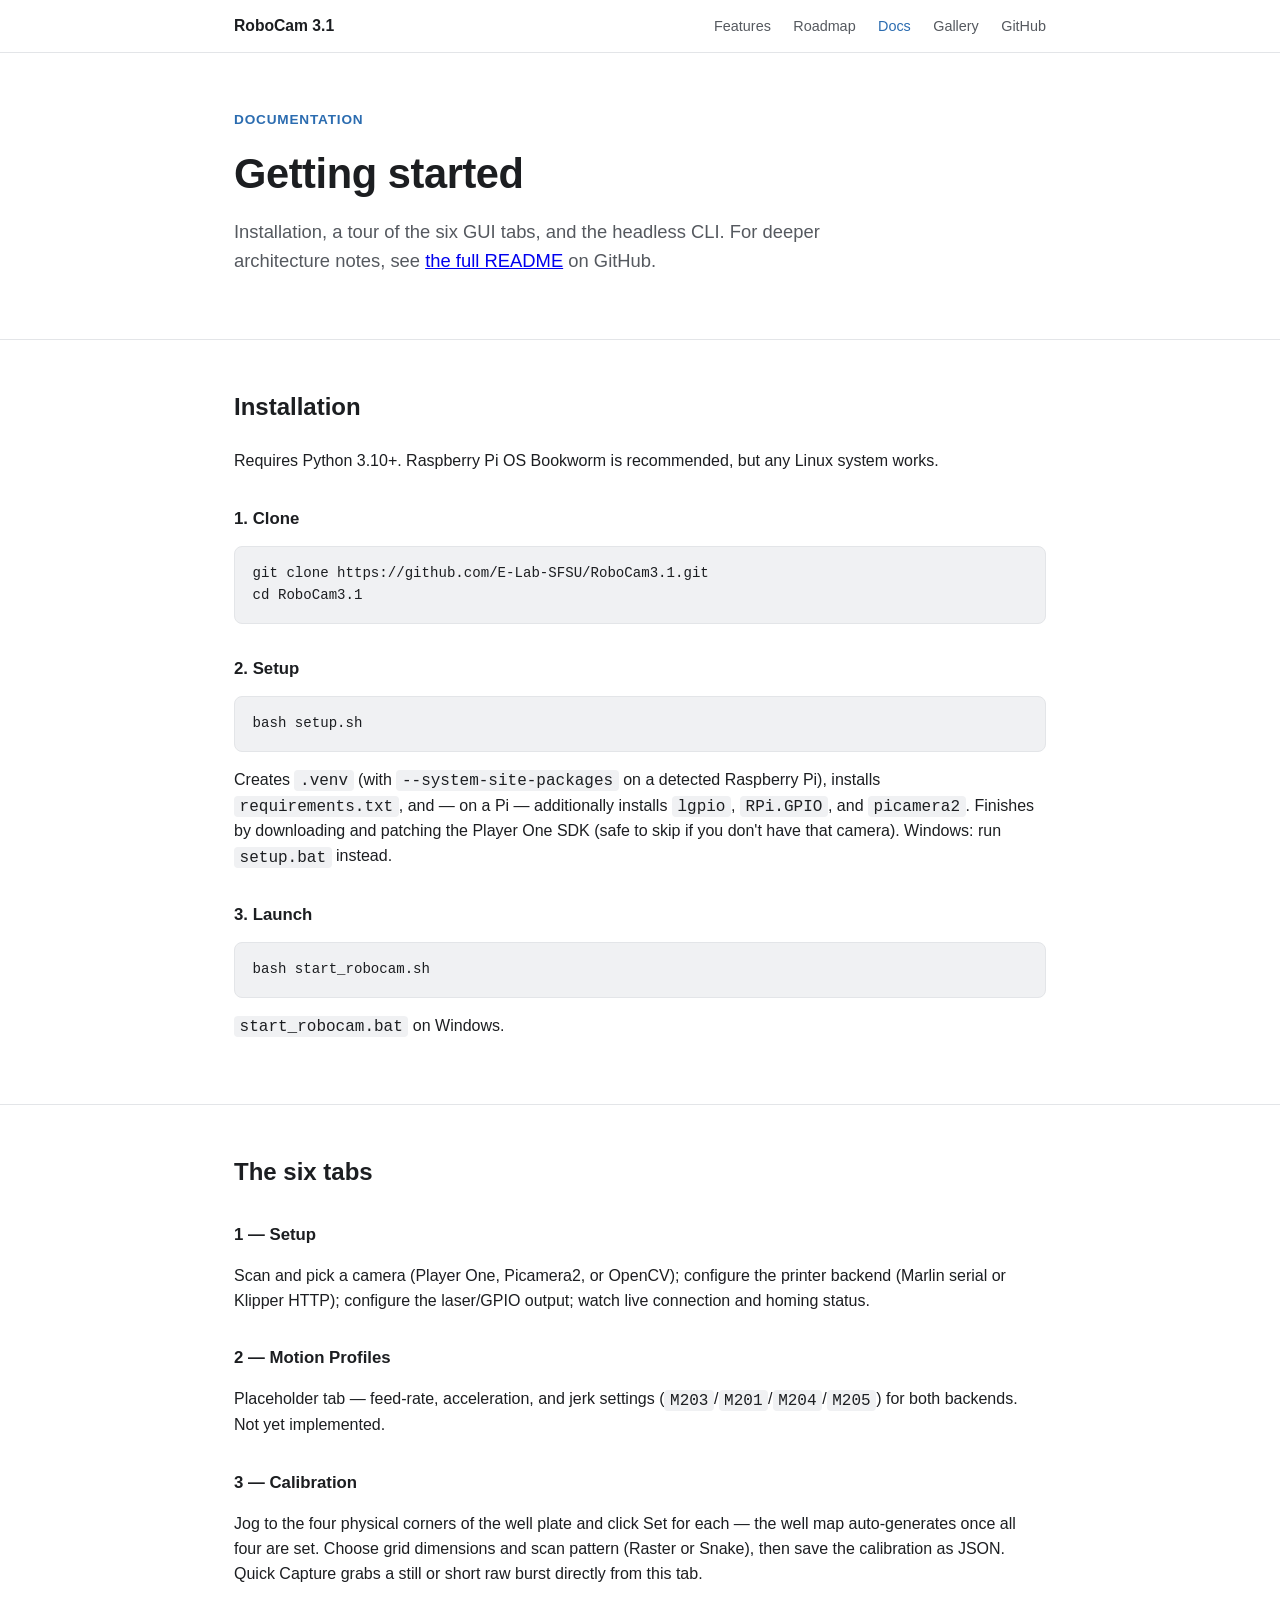
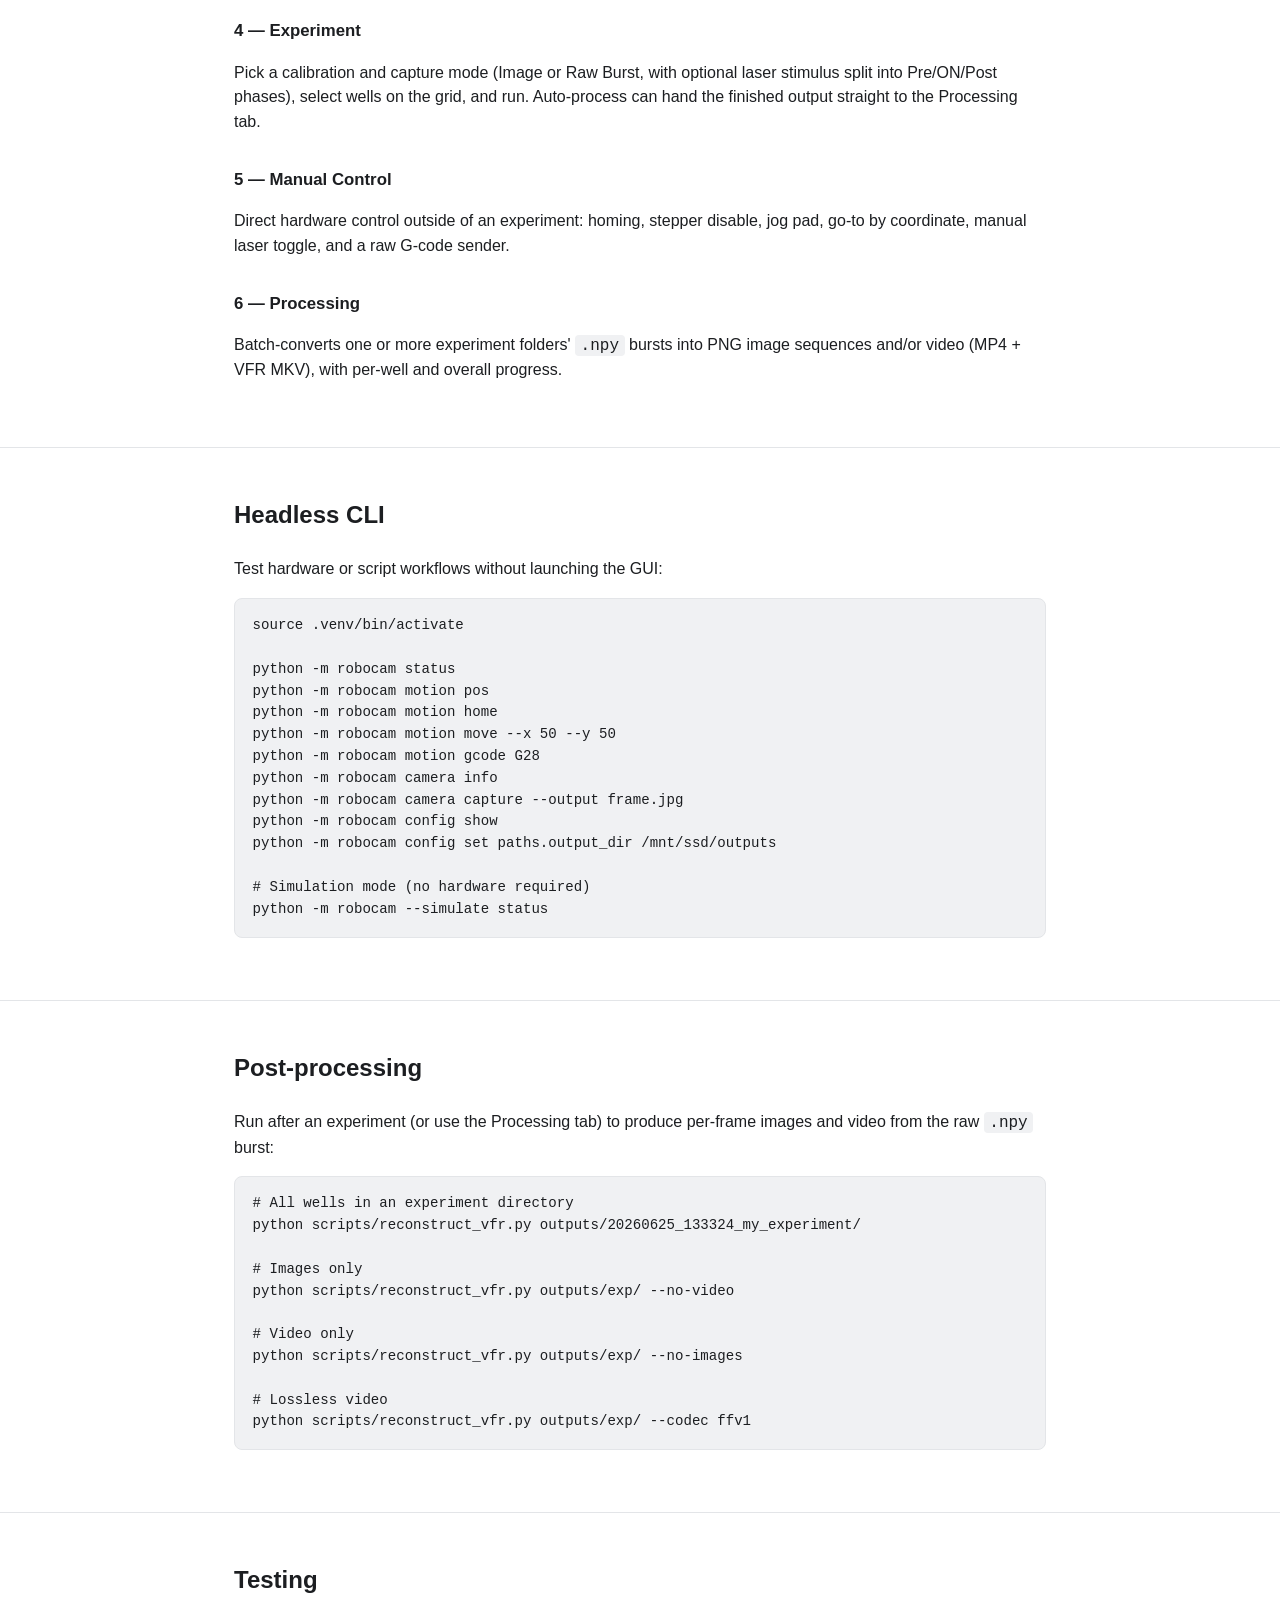
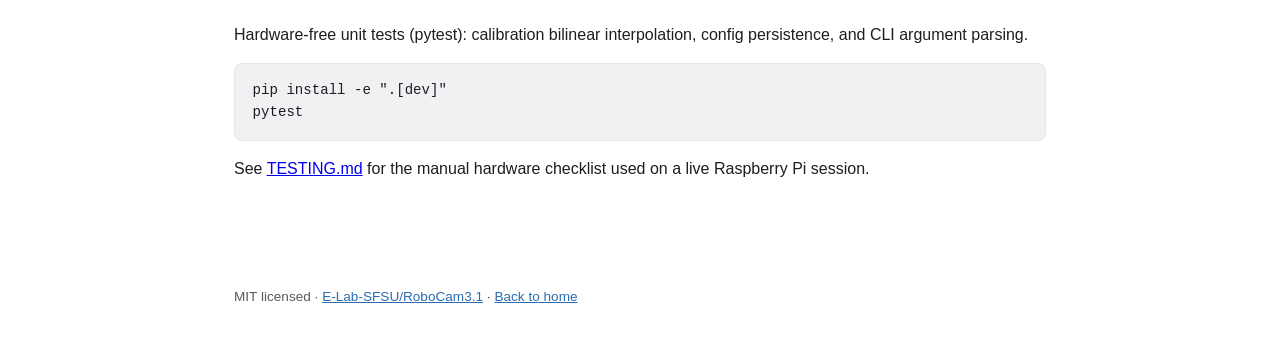
==== docs.html @ 837846c9 "Expand site: nav, badges, roadmap, docs page, gallery placeholder Co-Authored-By: Claude Sonnet 5 <n" ====
<!doctype html>
<html lang="en">
<head>
<meta charset="utf-8">
<meta name="viewport" content="width=device-width, initial-scale=1">
<title>Docs — RoboCam 3.1</title>
<meta name="description" content="Installation, GUI walkthrough, and CLI reference for RoboCam 3.1.">
<link rel="icon" href="data:image/svg+xml,<svg xmlns=%22http://www.w3.org/2000/svg%22 viewBox=%220 0 100 100%22><text y=%22.9em%22 font-size=%2290%22>%F0%9F%93%B7</text></svg>">
<link rel="stylesheet" href="style.css">
</head>
<body>

<nav class="topnav">
  <div class="wrap">
    <a class="brand" href="index.html">RoboCam 3.1</a>
    <div class="links">
      <a href="index.html#features">Features</a>
      <a href="index.html#roadmap">Roadmap</a>
      <a href="docs.html" class="current">Docs</a>
      <a href="gallery.html">Gallery</a>
      <a href="https://github.com/E-Lab-SFSU/RoboCam3.1">GitHub</a>
    </div>
  </div>
</nav>

<header class="hero">
  <div class="wrap">
    <div class="eyebrow">Documentation</div>
    <h1>Getting started</h1>
    <p class="tagline">Installation, a tour of the six GUI tabs, and the headless CLI. For deeper architecture notes, see <a href="https://github.com/E-Lab-SFSU/RoboCam3.1#readme">the full README</a> on GitHub.</p>
  </div>
</header>

<section id="install">
  <div class="wrap">
    <h2>Installation</h2>
    <p>Requires Python 3.10+. Raspberry Pi OS Bookworm is recommended, but any Linux system works.</p>

    <h3 class="subhead">1. Clone</h3>
    <pre><code>git clone https://github.com/E-Lab-SFSU/RoboCam3.1.git
cd RoboCam3.1</code></pre>

    <h3 class="subhead">2. Setup</h3>
    <pre><code>bash setup.sh</code></pre>
    <p>Creates <code>.venv</code> (with <code>--system-site-packages</code> on a detected Raspberry Pi), installs <code>requirements.txt</code>, and — on a Pi — additionally installs <code>lgpio</code>, <code>RPi.GPIO</code>, and <code>picamera2</code>. Finishes by downloading and patching the Player One SDK (safe to skip if you don't have that camera). Windows: run <code>setup.bat</code> instead.</p>

    <h3 class="subhead">3. Launch</h3>
    <pre><code>bash start_robocam.sh</code></pre>
    <p><code>start_robocam.bat</code> on Windows.</p>
  </div>
</section>

<section id="tabs">
  <div class="wrap">
    <h2>The six tabs</h2>

    <h3 class="subhead">1 — Setup</h3>
    <p>Scan and pick a camera (Player One, Picamera2, or OpenCV); configure the printer backend (Marlin serial or Klipper HTTP); configure the laser/GPIO output; watch live connection and homing status.</p>

    <h3 class="subhead">2 — Motion Profiles</h3>
    <p>Placeholder tab — feed-rate, acceleration, and jerk settings (<code>M203</code>/<code>M201</code>/<code>M204</code>/<code>M205</code>) for both backends. Not yet implemented.</p>

    <h3 class="subhead">3 — Calibration</h3>
    <p>Jog to the four physical corners of the well plate and click Set for each — the well map auto-generates once all four are set. Choose grid dimensions and scan pattern (Raster or Snake), then save the calibration as JSON. Quick Capture grabs a still or short raw burst directly from this tab.</p>

    <h3 class="subhead">4 — Experiment</h3>
    <p>Pick a calibration and capture mode (Image or Raw Burst, with optional laser stimulus split into Pre/ON/Post phases), select wells on the grid, and run. Auto-process can hand the finished output straight to the Processing tab.</p>

    <h3 class="subhead">5 — Manual Control</h3>
    <p>Direct hardware control outside of an experiment: homing, stepper disable, jog pad, go-to by coordinate, manual laser toggle, and a raw G-code sender.</p>

    <h3 class="subhead">6 — Processing</h3>
    <p>Batch-converts one or more experiment folders' <code>.npy</code> bursts into PNG image sequences and/or video (MP4 + VFR MKV), with per-well and overall progress.</p>
  </div>
</section>

<section id="cli">
  <div class="wrap">
    <h2>Headless CLI</h2>
    <p>Test hardware or script workflows without launching the GUI:</p>
    <pre><code>source .venv/bin/activate

python -m robocam status
python -m robocam motion pos
python -m robocam motion home
python -m robocam motion move --x 50 --y 50
python -m robocam motion gcode G28
python -m robocam camera info
python -m robocam camera capture --output frame.jpg
python -m robocam config show
python -m robocam config set paths.output_dir /mnt/ssd/outputs

# Simulation mode (no hardware required)
python -m robocam --simulate status</code></pre>
  </div>
</section>

<section id="postprocess">
  <div class="wrap">
    <h2>Post-processing</h2>
    <p>Run after an experiment (or use the Processing tab) to produce per-frame images and video from the raw <code>.npy</code> burst:</p>
    <pre><code># All wells in an experiment directory
python scripts/reconstruct_vfr.py outputs/20260625_133324_my_experiment/

# Images only
python scripts/reconstruct_vfr.py outputs/exp/ --no-video

# Video only
python scripts/reconstruct_vfr.py outputs/exp/ --no-images

# Lossless video
python scripts/reconstruct_vfr.py outputs/exp/ --codec ffv1</code></pre>
  </div>
</section>

<section id="testing">
  <div class="wrap">
    <h2>Testing</h2>
    <p>Hardware-free unit tests (pytest): calibration bilinear interpolation, config persistence, and CLI argument parsing.</p>
    <pre><code>pip install -e ".[dev]"
pytest</code></pre>
    <p>See <a href="https://github.com/E-Lab-SFSU/RoboCam3.1/blob/master/TESTING.md">TESTING.md</a> for the manual hardware checklist used on a live Raspberry Pi session.</p>
  </div>
</section>

<footer>
  <div class="wrap">
    MIT licensed · <a href="https://github.com/E-Lab-SFSU/RoboCam3.1">E-Lab-SFSU/RoboCam3.1</a> · <a href="index.html">Back to home</a>
  </div>
</footer>

</body>
</html>
---- style.css ----
:root {
  color-scheme: light dark;
  --bg: #ffffff;
  --bg-alt: #f5f6f8;
  --text: #1c1e21;
  --text-muted: #55595f;
  --border: #e3e5e8;
  --accent: #2b6cb0;
  --accent-bg: #eaf2fb;
  --code-bg: #f0f1f3;
}
@media (prefers-color-scheme: dark) {
  :root {
    --bg: #14161a;
    --bg-alt: #1b1e23;
    --text: #ecedee;
    --text-muted: #a3a9b0;
    --border: #2b2f36;
    --accent: #6fa8dc;
    --accent-bg: #17293a;
    --code-bg: #1f2228;
  }
}
* { box-sizing: border-box; }
html { scroll-behavior: smooth; }
body {
  margin: 0;
  font-family: -apple-system, BlinkMacSystemFont, "Segoe UI", Roboto, Helvetica, Arial, sans-serif;
  background: var(--bg);
  color: var(--text);
  line-height: 1.55;
}
.wrap { max-width: 860px; margin: 0 auto; padding: 0 1.5rem; }

/* Nav */
nav.topnav {
  position: sticky;
  top: 0;
  z-index: 10;
  background: color-mix(in srgb, var(--bg) 88%, transparent);
  backdrop-filter: blur(8px);
  border-bottom: 1px solid var(--border);
}
nav.topnav .wrap {
  display: flex;
  align-items: center;
  justify-content: space-between;
  padding: 0.85rem 1.5rem;
  max-width: 860px;
}
nav.topnav .brand {
  font-weight: 700;
  color: var(--text);
  text-decoration: none;
  font-size: 0.98rem;
}
nav.topnav .links { display: flex; gap: 1.4rem; align-items: center; }
nav.topnav .links a {
  color: var(--text-muted);
  text-decoration: none;
  font-size: 0.9rem;
  font-weight: 500;
}
nav.topnav .links a:hover { color: var(--accent); }
nav.topnav .links a.current { color: var(--accent); }

/* Hero */
header.hero { padding: 3.5rem 0 2.5rem; border-bottom: 1px solid var(--border); }
header.hero .eyebrow {
  color: var(--accent);
  font-weight: 600;
  font-size: 0.85rem;
  letter-spacing: 0.06em;
  text-transform: uppercase;
  margin-bottom: 0.75rem;
}
header.hero h1 { font-size: 2.6rem; margin: 0 0 0.75rem; letter-spacing: -0.01em; }
header.hero p.tagline { font-size: 1.15rem; color: var(--text-muted); max-width: 640px; margin: 0 0 1.5rem; }

.badges { display: flex; flex-wrap: wrap; gap: 0.4rem; margin-bottom: 1.75rem; }
.badges img { display: block; height: 20px; }

.cta-row { display: flex; gap: 0.75rem; flex-wrap: wrap; }
.btn {
  display: inline-block;
  padding: 0.65rem 1.25rem;
  border-radius: 8px;
  text-decoration: none;
  font-weight: 600;
  font-size: 0.95rem;
  border: 1px solid var(--border);
}
.btn-primary { background: var(--accent); color: #fff; border-color: var(--accent); }
.btn-secondary { background: transparent; color: var(--text); }

section { padding: 3rem 0; border-bottom: 1px solid var(--border); }
section:last-of-type { border-bottom: none; }
h2 { font-size: 1.5rem; margin: 0 0 1.5rem; }
h3.subhead { font-size: 1.05rem; margin: 2rem 0 0.75rem; }

.features { display: grid; grid-template-columns: repeat(auto-fit, minmax(230px, 1fr)); gap: 1.25rem; }
.feature h3 { font-size: 1rem; margin: 0 0 0.35rem; }
.feature p { margin: 0; color: var(--text-muted); font-size: 0.92rem; }

pre {
  background: var(--code-bg);
  border: 1px solid var(--border);
  border-radius: 8px;
  padding: 1rem 1.1rem;
  overflow-x: auto;
  font-size: 0.88rem;
}
code { font-family: "SFMono-Regular", Consolas, Menlo, monospace; }
p code, li code { background: var(--code-bg); padding: 0.1rem 0.35rem; border-radius: 4px; }

.download-links { display: flex; flex-direction: column; gap: 0.6rem; margin-top: 1.25rem; }
.download-links a { color: var(--accent); font-weight: 600; text-decoration: none; }
.download-links a:hover { text-decoration: underline; }

.lineage {
  background: var(--bg-alt);
  border: 1px solid var(--border);
  border-radius: 10px;
  padding: 1.25rem 1.5rem;
  font-size: 0.92rem;
  color: var(--text-muted);
}
.lineage ol { margin: 0.5rem 0 0; padding-left: 1.2rem; }
.lineage a { color: var(--accent); }
.credits p { color: var(--text-muted); }

table.status { width: 100%; border-collapse: collapse; font-size: 0.9rem; }
table.status th, table.status td {
  text-align: left;
  padding: 0.55rem 0.75rem;
  border-bottom: 1px solid var(--border);
}
table.status th { color: var(--text-muted); font-weight: 600; font-size: 0.82rem; text-transform: uppercase; letter-spacing: 0.03em; }
.tag {
  display: inline-block;
  padding: 0.15rem 0.55rem;
  border-radius: 999px;
  font-size: 0.75rem;
  font-weight: 600;
}
.tag-bug { background: #fbdada; color: #8a1f1f; }
.tag-planned { background: var(--accent-bg); color: var(--accent); }
.tag-pending { background: #fdeecb; color: #8a5a1f; }
.tag-untested { background: var(--bg-alt); color: var(--text-muted); }
@media (prefers-color-scheme: dark) {
  .tag-bug { background: #3a1c1c; color: #f2a3a3; }
  .tag-pending { background: #3a2f1c; color: #f2c98b; }
}
.verified {
  margin-top: 1.5rem;
  font-size: 0.88rem;
  color: var(--text-muted);
}

.empty-gallery {
  text-align: center;
  padding: 3.5rem 1.5rem;
  border: 1px dashed var(--border);
  border-radius: 12px;
  color: var(--text-muted);
}
.empty-gallery .icon { font-size: 2.2rem; margin-bottom: 0.75rem; }
.gallery-grid { display: grid; grid-template-columns: repeat(auto-fit, minmax(180px, 1fr)); gap: 1rem; margin-top: 2rem; }
.gallery-placeholder {
  aspect-ratio: 4 / 3;
  border: 1px dashed var(--border);
  border-radius: 10px;
  display: flex;
  align-items: center;
  justify-content: center;
  color: var(--text-muted);
  font-size: 0.8rem;
  background: var(--bg-alt);
}

footer { padding: 2.5rem 0 4rem; color: var(--text-muted); font-size: 0.85rem; }
footer a { color: var(--accent); }
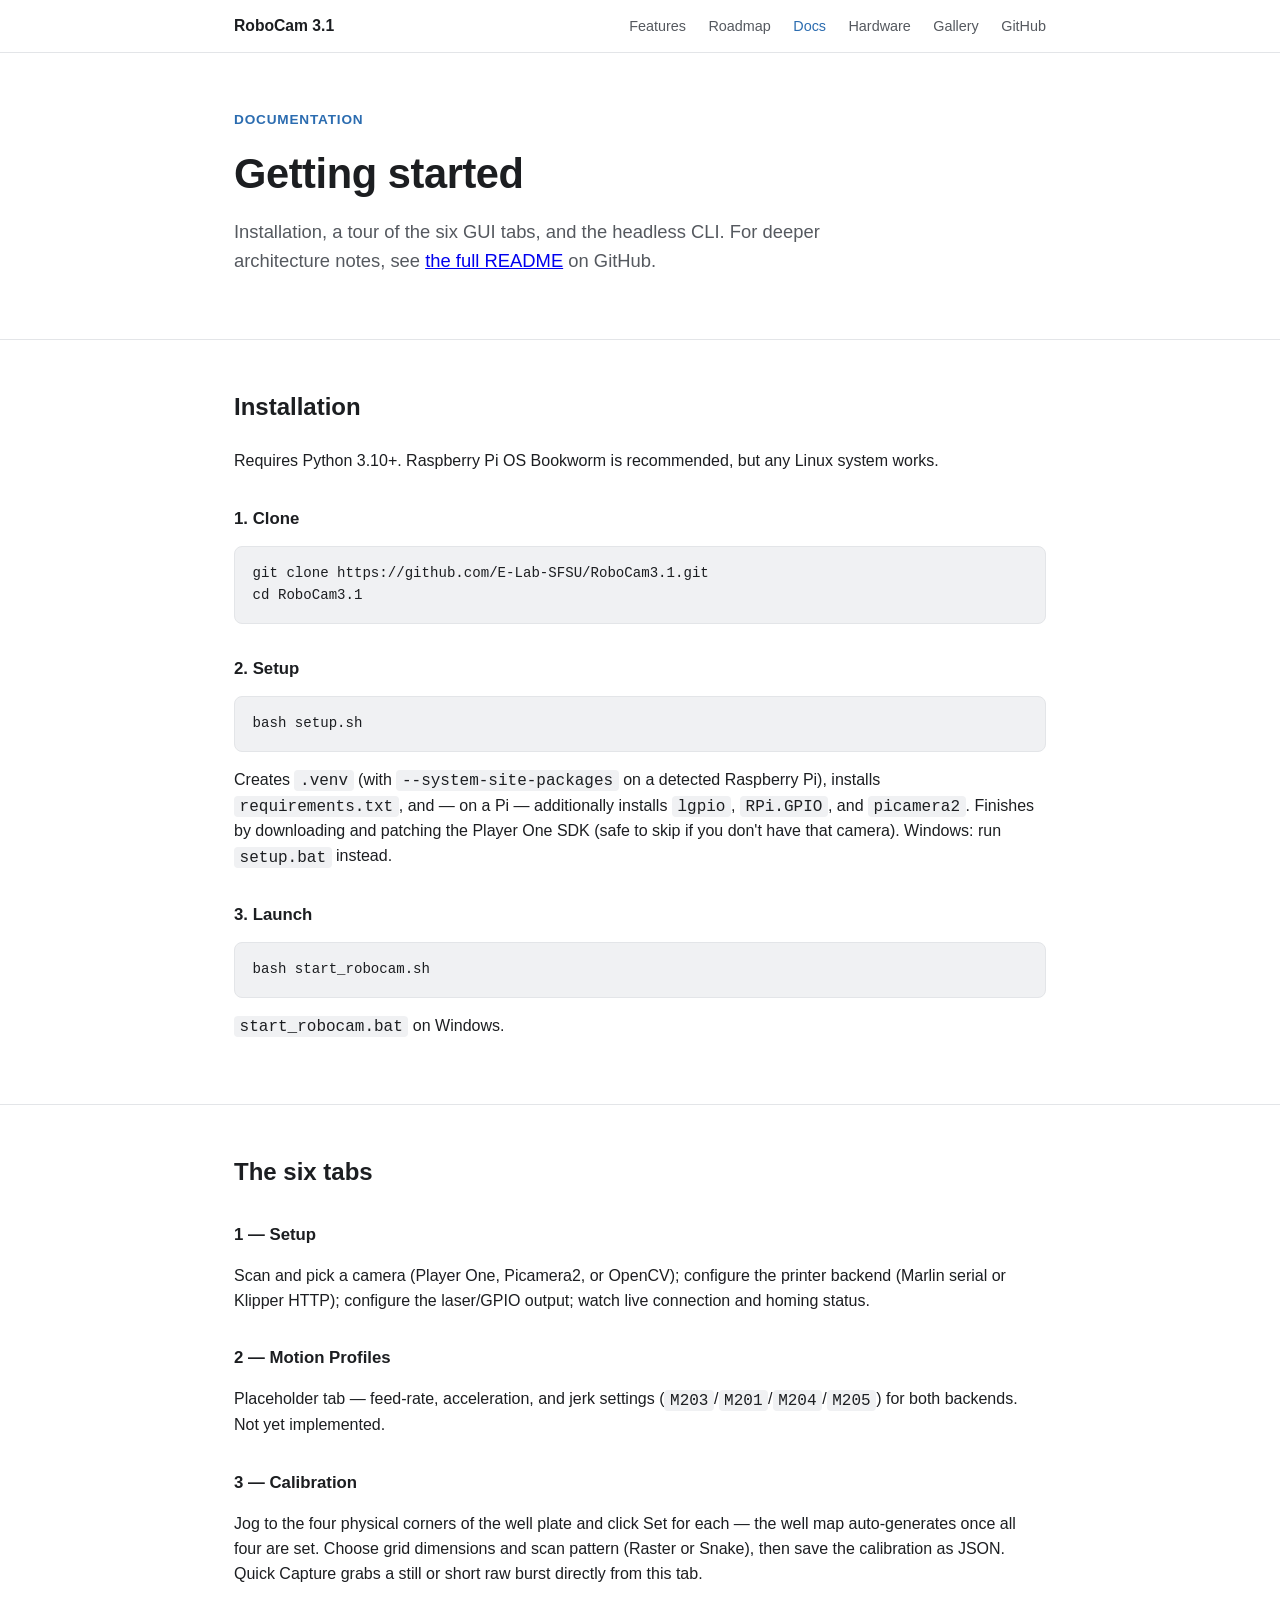
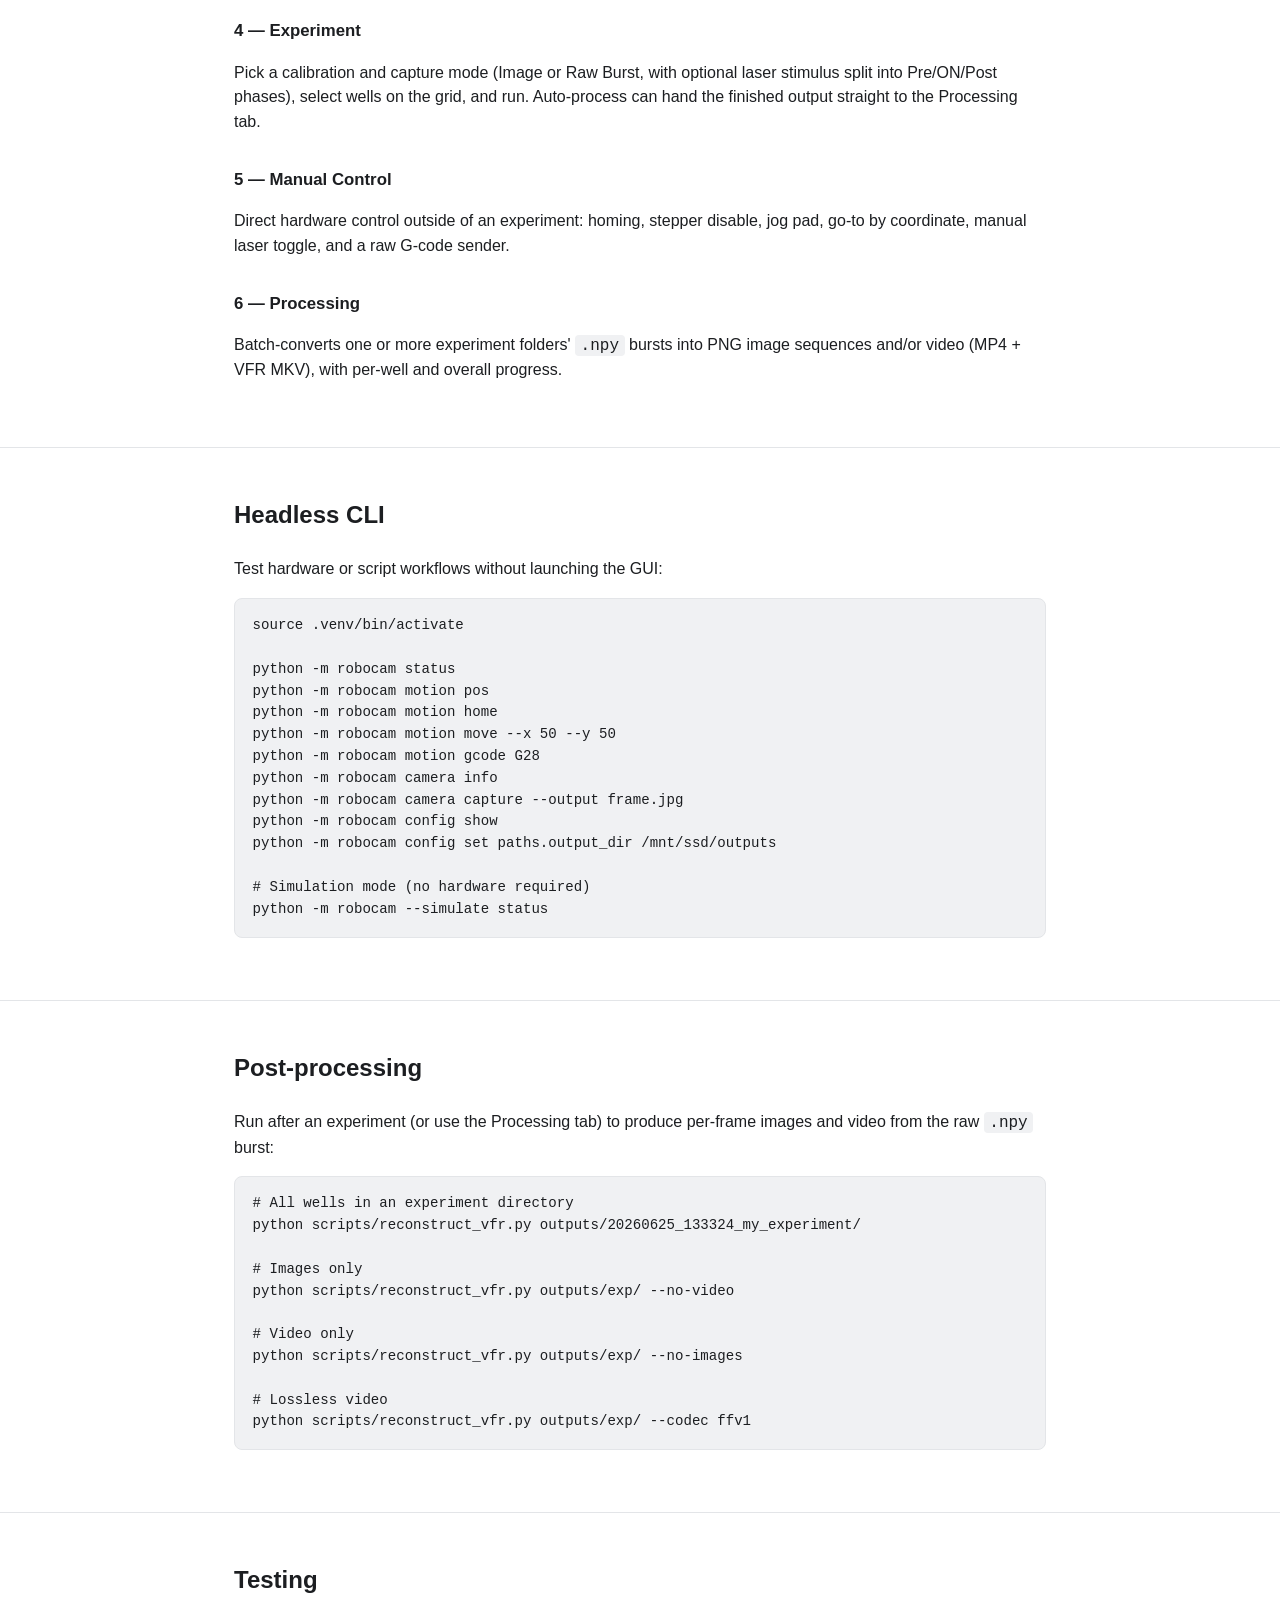
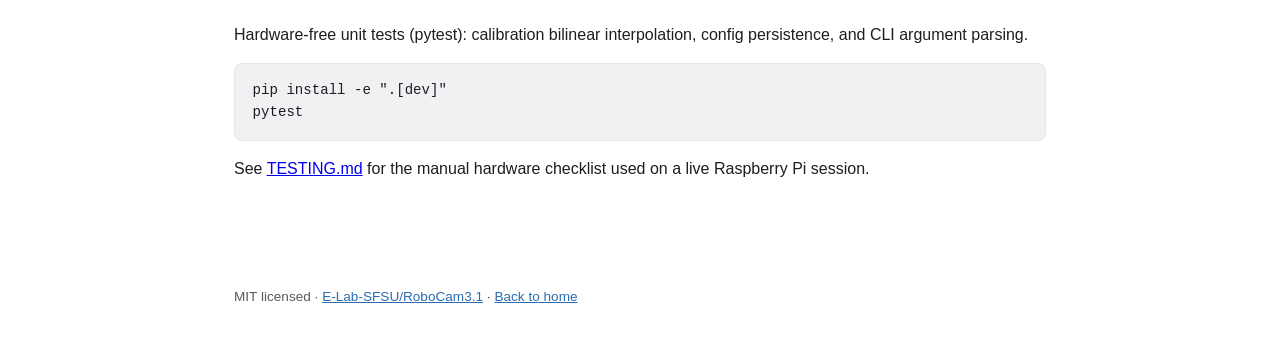
==== commit c4bd726a: "Add Hardware page: apparatus, illumination driver, downloadable print files STLs sourced from the St" ====
--- a/docs.html
+++ b/docs.html
@@ -17,6 +17,7 @@
       <a href="index.html#features">Features</a>
       <a href="index.html#roadmap">Roadmap</a>
       <a href="docs.html" class="current">Docs</a>
+      <a href="hardware.html">Hardware</a>
       <a href="gallery.html">Gallery</a>
       <a href="https://github.com/E-Lab-SFSU/RoboCam3.1">GitHub</a>
     </div>
--- a/style.css
+++ b/style.css
@@ -157,6 +157,21 @@
   color: var(--text-muted);
 }
 
+.sample-video video {
+  width: 100%;
+  max-width: 100%;
+  height: auto;
+  border-radius: 12px;
+  border: 1px solid var(--border);
+  background: #000;
+  display: block;
+}
+.sample-video .caption {
+  margin: 0.75rem 0 0;
+  font-size: 0.88rem;
+  color: var(--text-muted);
+}
+
 .empty-gallery {
   text-align: center;
   padding: 3.5rem 1.5rem;
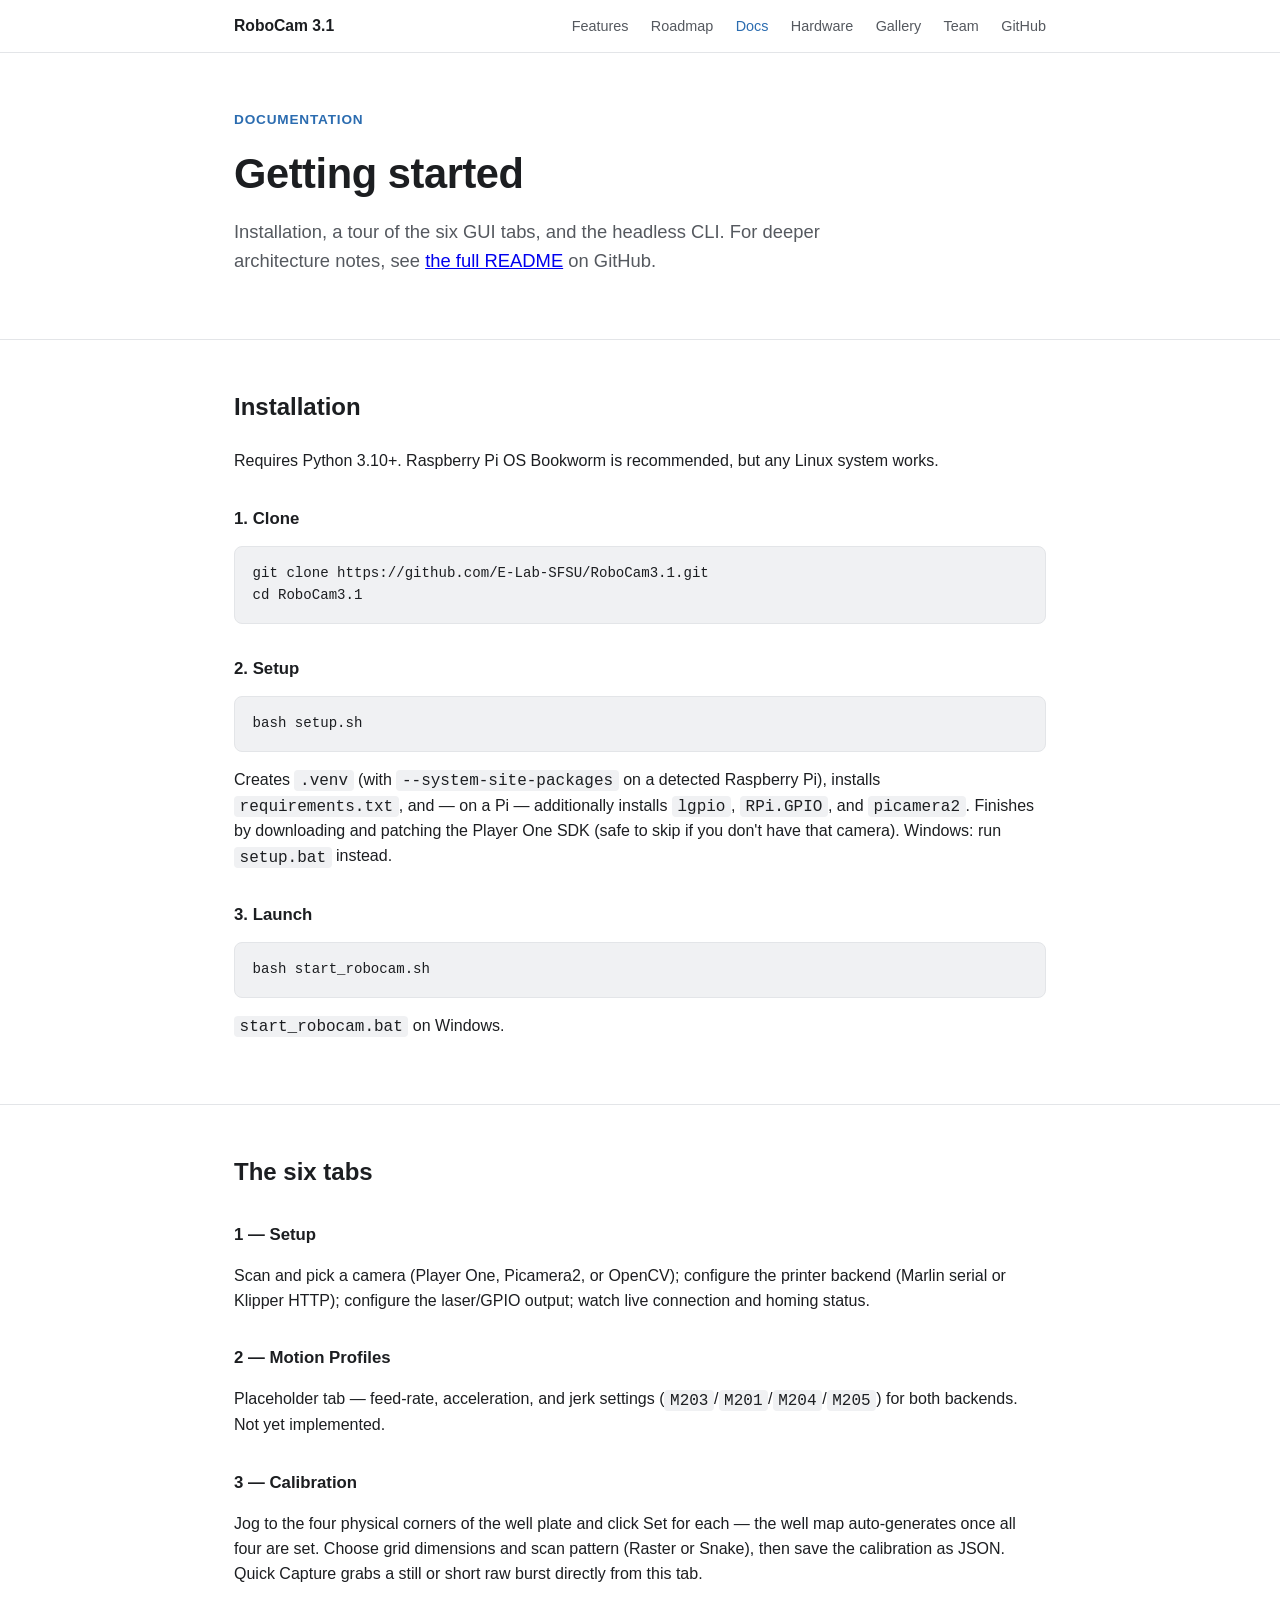
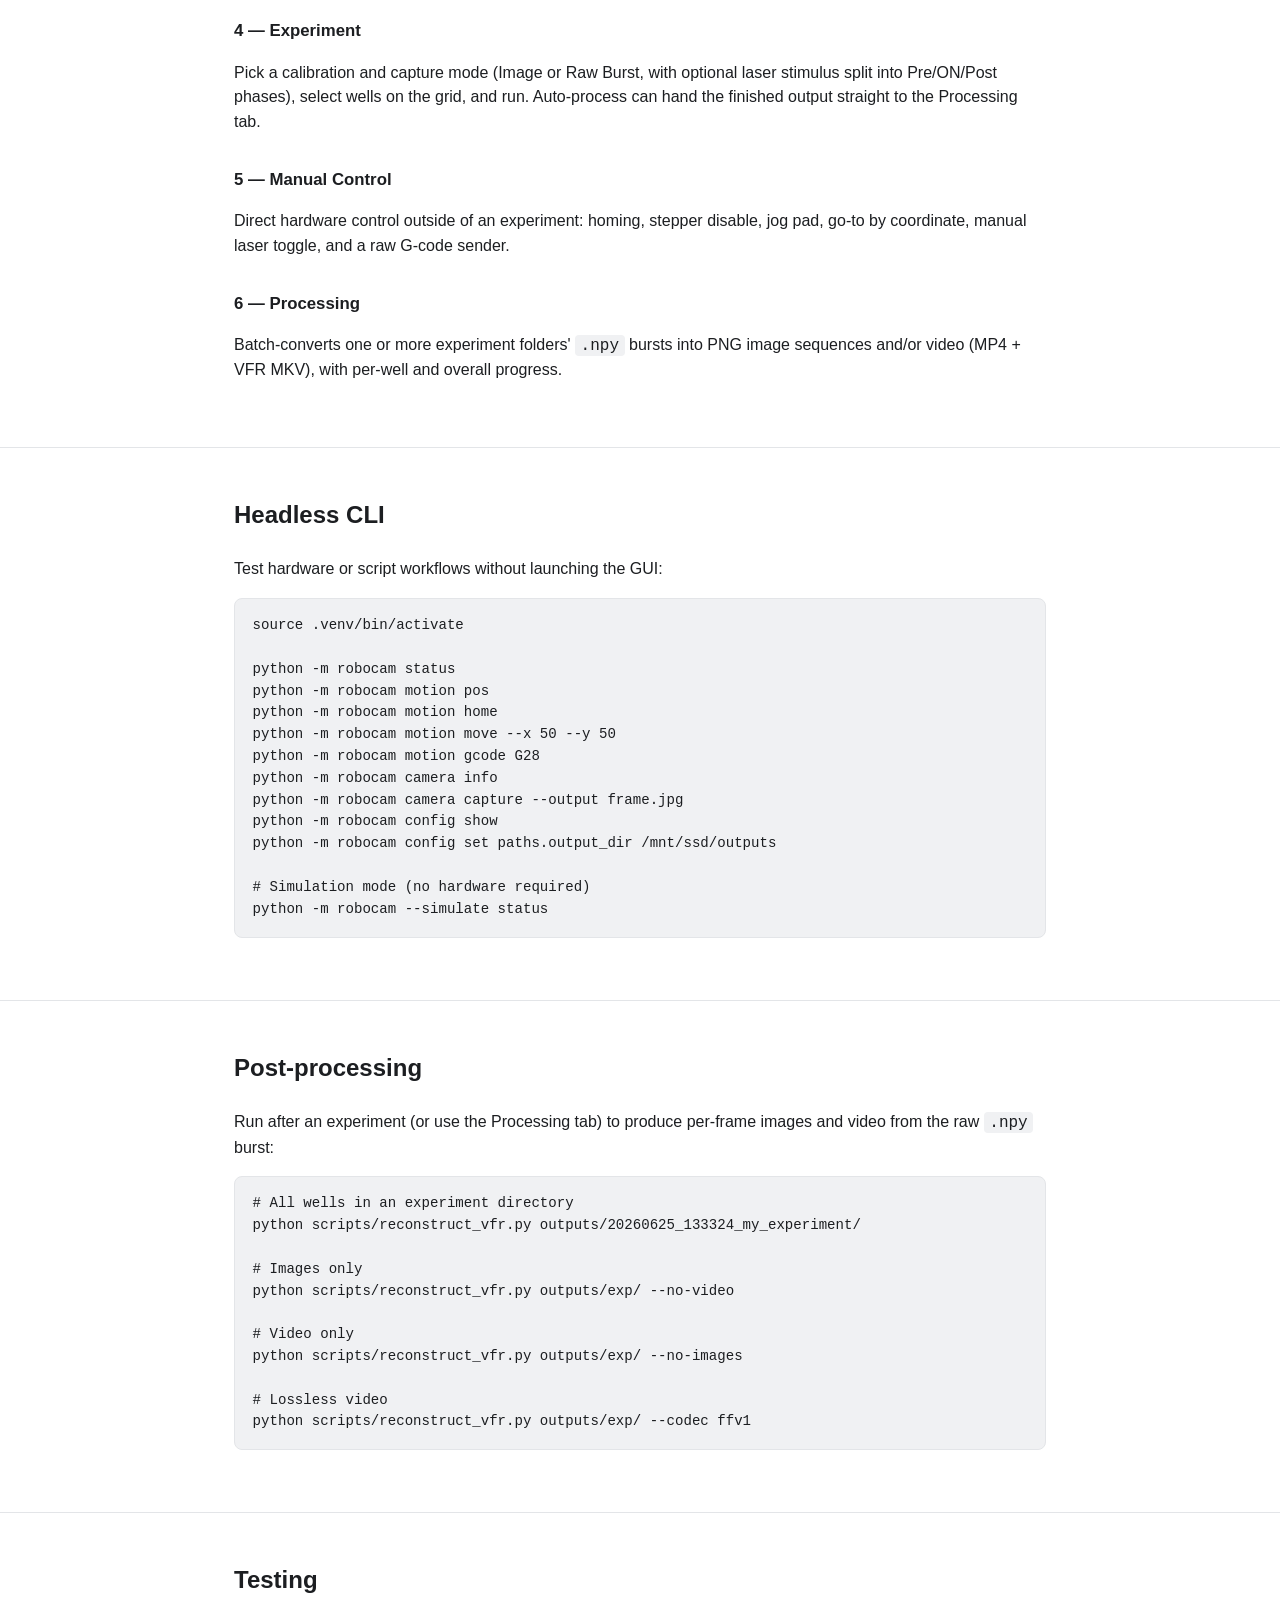
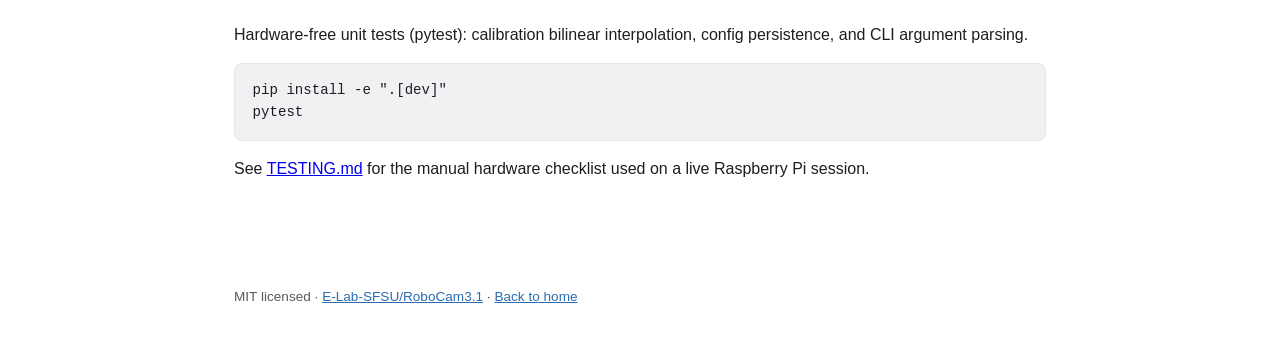
==== commit f815dd86: "update site" ====
--- a/docs.html
+++ b/docs.html
@@ -19,6 +19,7 @@
       <a href="docs.html" class="current">Docs</a>
       <a href="hardware.html">Hardware</a>
       <a href="gallery.html">Gallery</a>
+      <a href="team.html">Team</a>
       <a href="https://github.com/E-Lab-SFSU/RoboCam3.1">GitHub</a>
     </div>
   </div>
--- a/style.css
+++ b/style.css
@@ -181,6 +181,23 @@
 }
 .empty-gallery .icon { font-size: 2.2rem; margin-bottom: 0.75rem; }
 .gallery-grid { display: grid; grid-template-columns: repeat(auto-fit, minmax(180px, 1fr)); gap: 1rem; margin-top: 2rem; }
+.gallery-photo {
+  display: flex;
+  flex-direction: column;
+  gap: 0.5rem;
+}
+.gallery-photo img {
+  width: 100%;
+  aspect-ratio: 4 / 3;
+  object-fit: cover;
+  border-radius: 10px;
+  border: 1px solid var(--border);
+  background: #000;
+}
+.gallery-photo span {
+  font-size: 0.8rem;
+  color: var(--text-muted);
+}
 .gallery-placeholder {
   aspect-ratio: 4 / 3;
   border: 1px dashed var(--border);
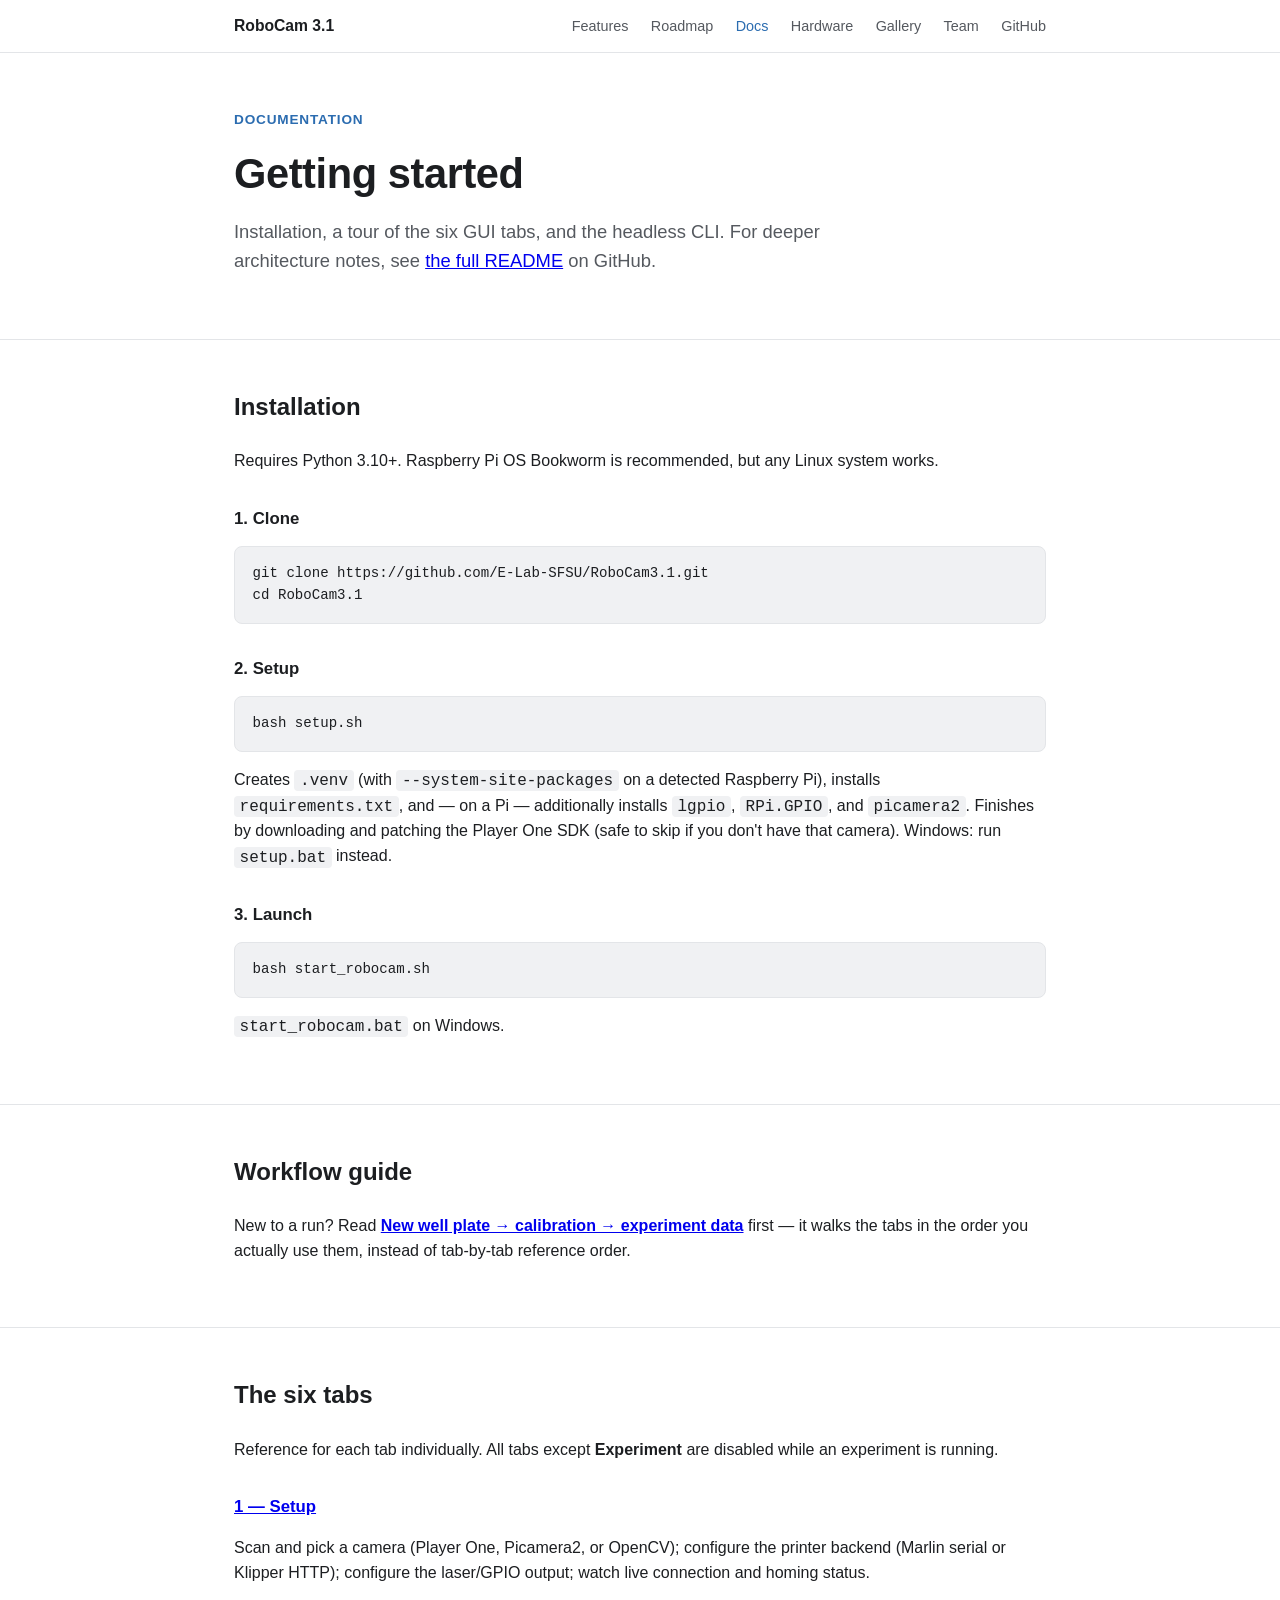
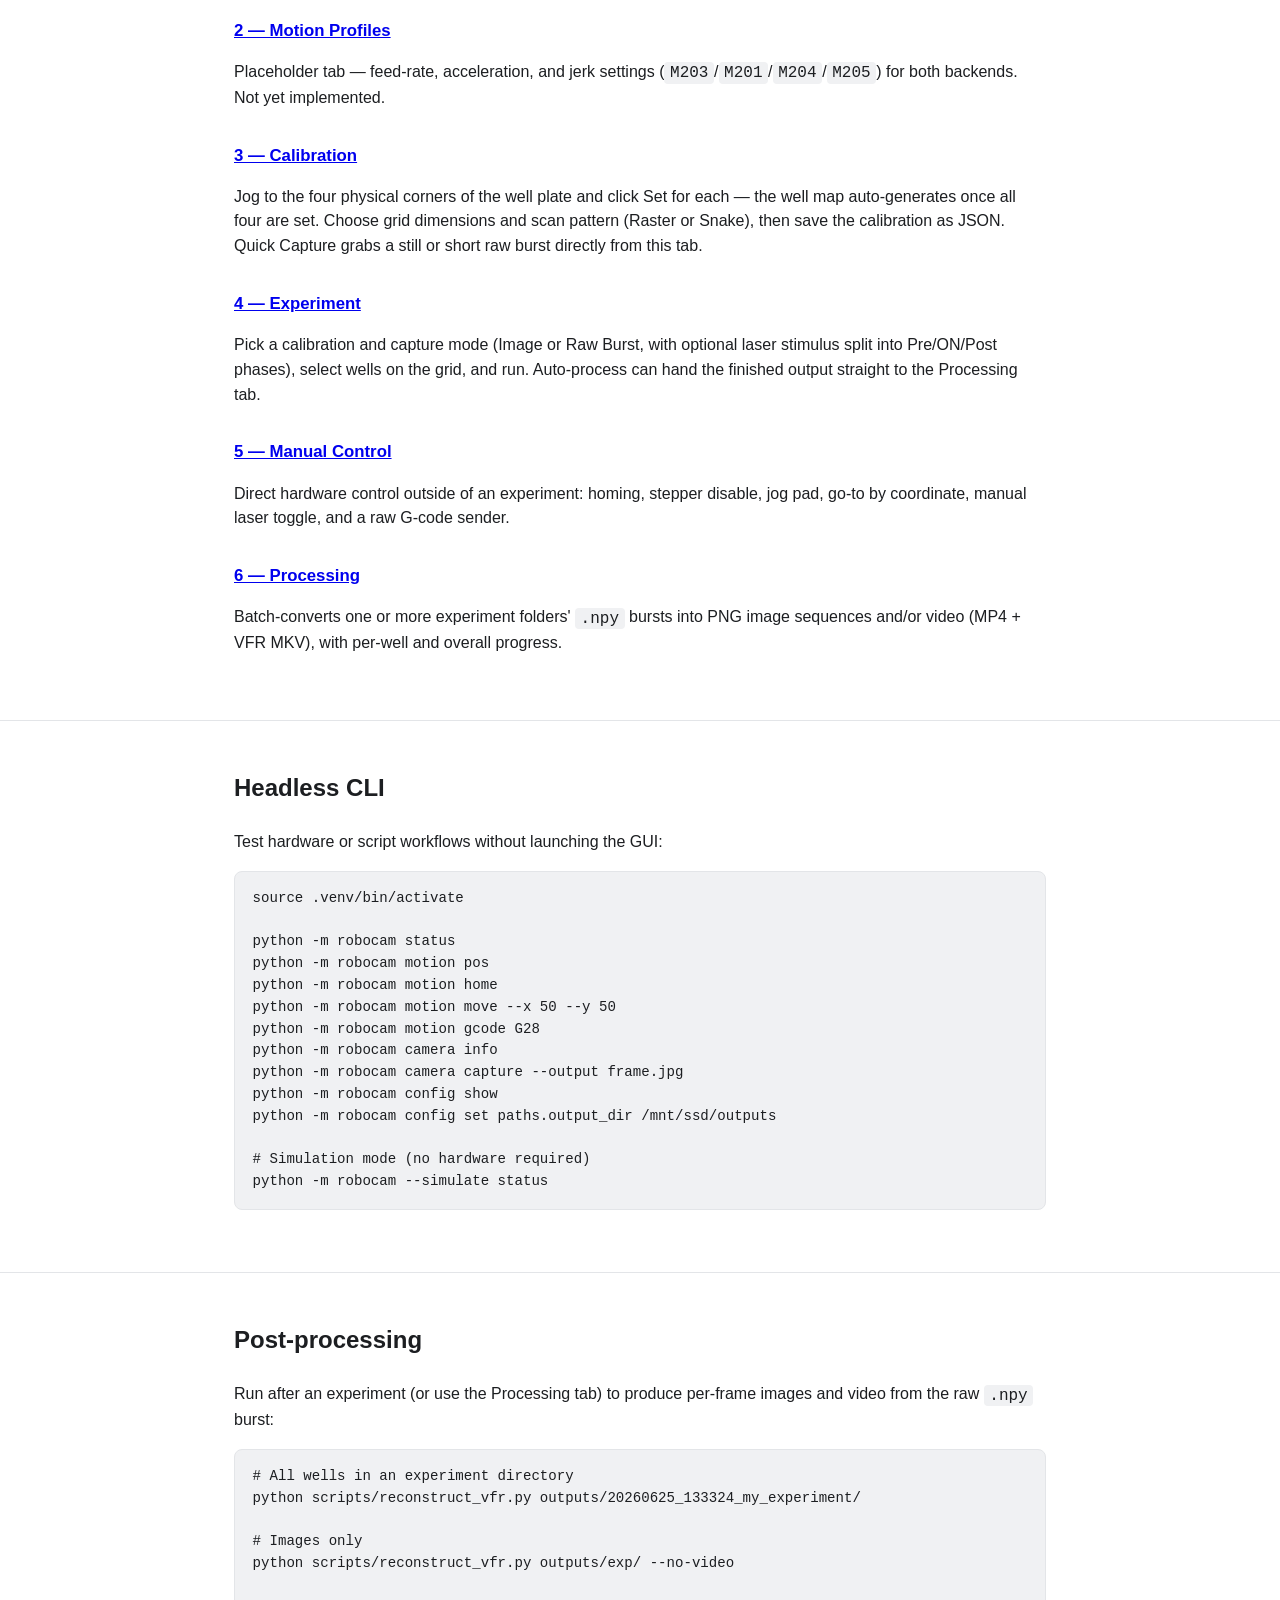
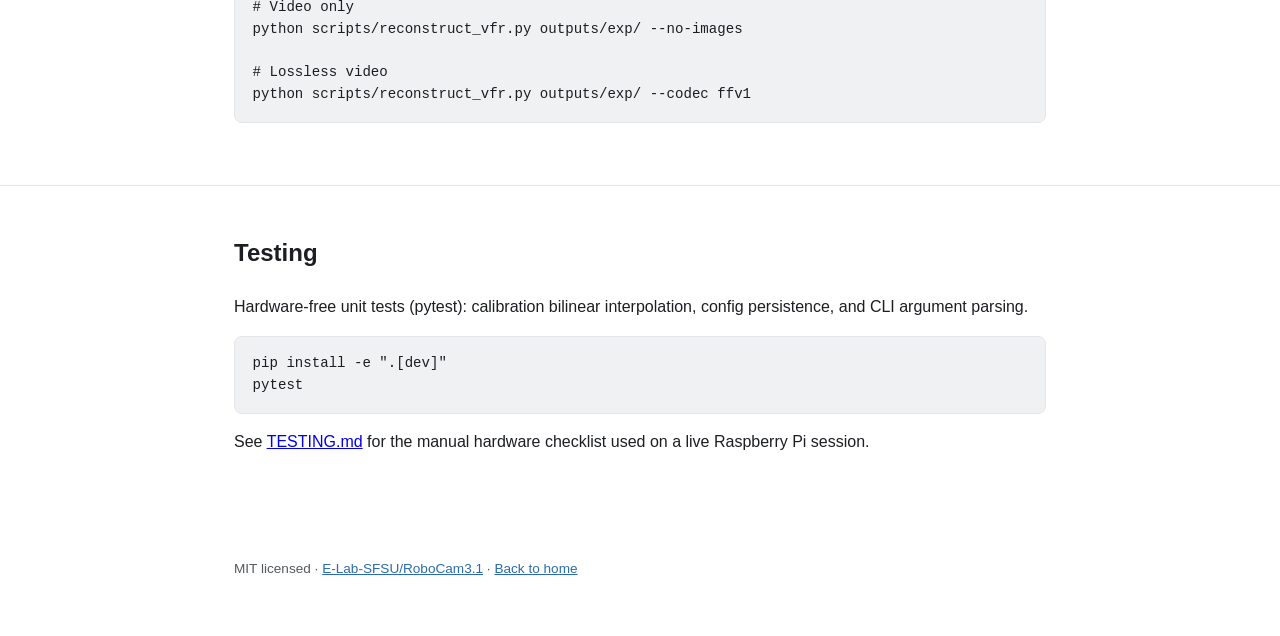
==== commit 6e965f27: "Add per-tab docs pages and a new-plate-to-experiment workflow guide Splits the single terse tab-by-t" ====
--- a/docs.html
+++ b/docs.html
@@ -52,26 +52,34 @@
   </div>
 </section>
 
+<section id="workflow">
+  <div class="wrap">
+    <h2>Workflow guide</h2>
+    <p>New to a run? Read <a href="docs/workflow.html"><strong>New well plate → calibration → experiment data</strong></a> first — it walks the tabs in the order you actually use them, instead of tab-by-tab reference order.</p>
+  </div>
+</section>
+
 <section id="tabs">
   <div class="wrap">
     <h2>The six tabs</h2>
+    <p>Reference for each tab individually. All tabs except <strong>Experiment</strong> are disabled while an experiment is running.</p>
 
-    <h3 class="subhead">1 — Setup</h3>
+    <h3 class="subhead"><a href="docs/setup.html">1 — Setup</a></h3>
     <p>Scan and pick a camera (Player One, Picamera2, or OpenCV); configure the printer backend (Marlin serial or Klipper HTTP); configure the laser/GPIO output; watch live connection and homing status.</p>
 
-    <h3 class="subhead">2 — Motion Profiles</h3>
+    <h3 class="subhead"><a href="docs/motion-profiles.html">2 — Motion Profiles</a></h3>
     <p>Placeholder tab — feed-rate, acceleration, and jerk settings (<code>M203</code>/<code>M201</code>/<code>M204</code>/<code>M205</code>) for both backends. Not yet implemented.</p>
 
-    <h3 class="subhead">3 — Calibration</h3>
+    <h3 class="subhead"><a href="docs/calibration.html">3 — Calibration</a></h3>
     <p>Jog to the four physical corners of the well plate and click Set for each — the well map auto-generates once all four are set. Choose grid dimensions and scan pattern (Raster or Snake), then save the calibration as JSON. Quick Capture grabs a still or short raw burst directly from this tab.</p>
 
-    <h3 class="subhead">4 — Experiment</h3>
+    <h3 class="subhead"><a href="docs/experiment.html">4 — Experiment</a></h3>
     <p>Pick a calibration and capture mode (Image or Raw Burst, with optional laser stimulus split into Pre/ON/Post phases), select wells on the grid, and run. Auto-process can hand the finished output straight to the Processing tab.</p>
 
-    <h3 class="subhead">5 — Manual Control</h3>
+    <h3 class="subhead"><a href="docs/manual-control.html">5 — Manual Control</a></h3>
     <p>Direct hardware control outside of an experiment: homing, stepper disable, jog pad, go-to by coordinate, manual laser toggle, and a raw G-code sender.</p>
 
-    <h3 class="subhead">6 — Processing</h3>
+    <h3 class="subhead"><a href="docs/processing.html">6 — Processing</a></h3>
     <p>Batch-converts one or more experiment folders' <code>.npy</code> bursts into PNG image sequences and/or video (MP4 + VFR MKV), with per-well and overall progress.</p>
   </div>
 </section>
--- a/style.css
+++ b/style.css
@@ -181,6 +181,142 @@
 }
 .empty-gallery .icon { font-size: 2.2rem; margin-bottom: 0.75rem; }
 .gallery-grid { display: grid; grid-template-columns: repeat(auto-fit, minmax(180px, 1fr)); gap: 1rem; margin-top: 2rem; }
+.part-grid {
+  display: grid;
+  grid-template-columns: repeat(auto-fit, minmax(180px, 1fr));
+  gap: 1.25rem;
+  margin: 1.5rem 0;
+}
+.part-card {
+  border: 1px solid var(--border);
+  border-radius: 10px;
+  overflow: hidden;
+  background: var(--bg-alt);
+}
+.part-card img {
+  width: 100%;
+  aspect-ratio: 1 / 1;
+  object-fit: contain;
+  background: #fff;
+  display: block;
+}
+.stl-viewer {
+  position: relative;
+  width: 100%;
+  aspect-ratio: 1 / 1;
+  background: radial-gradient(circle at 50% 40%, #fdfdfe, #eef0f3);
+  cursor: grab;
+  touch-action: none;
+  overflow: hidden;
+}
+.stl-viewer:active { cursor: grabbing; }
+.stl-viewer canvas { display: block; width: 100% !important; height: 100% !important; }
+.stl-viewer::before {
+  content: "loading model…";
+  position: absolute;
+  inset: 0;
+  display: flex;
+  align-items: center;
+  justify-content: center;
+  font-size: 0.78rem;
+  color: var(--text-muted);
+  background: inherit;
+}
+.stl-viewer.loaded::before { content: none; }
+.stl-viewer::after {
+  content: "drag to rotate · scroll to zoom · shift+drag to pan";
+  position: absolute;
+  left: 0.5rem;
+  bottom: 0.4rem;
+  font-size: 0.65rem;
+  color: rgba(0,0,0,0.45);
+  background: rgba(255,255,255,0.65);
+  padding: 0.1rem 0.4rem;
+  border-radius: 5px;
+  pointer-events: none;
+  opacity: 0;
+  transition: opacity 0.2s;
+}
+.stl-viewer.loaded:hover::after,
+.stl-viewer.loaded:focus-within::after { opacity: 1; }
+.stl-viewer-large {
+  max-width: 500px;
+  aspect-ratio: 4 / 3;
+  border-radius: 12px;
+  border: 1px solid var(--border);
+  margin: 1.25rem 0;
+}
+
+.part-viewer { margin: 1.5rem 0; }
+.stl-viewer-stage {
+  width: 100%;
+  aspect-ratio: 16 / 10;
+  border-radius: 12px;
+  border: 1px solid var(--border);
+  margin-bottom: 0.9rem;
+}
+.part-tabs {
+  display: flex;
+  gap: 0.6rem;
+  overflow-x: auto;
+  padding-bottom: 0.3rem;
+}
+.part-tab {
+  flex: 0 0 auto;
+  width: 84px;
+  border: 2px solid transparent;
+  border-radius: 8px;
+  background: var(--bg-alt);
+  padding: 0.3rem;
+  cursor: pointer;
+  display: flex;
+  flex-direction: column;
+  align-items: center;
+  gap: 0.3rem;
+  font-family: inherit;
+}
+.part-tab img {
+  width: 100%;
+  aspect-ratio: 1 / 1;
+  object-fit: contain;
+  background: #fff;
+  border-radius: 5px;
+  display: block;
+}
+.part-tab span {
+  font-size: 0.66rem;
+  color: var(--text-muted);
+  text-align: center;
+  line-height: 1.2;
+}
+.part-tab:hover { background: var(--accent-bg); }
+.part-tab.active { border-color: var(--accent); background: var(--accent-bg); }
+.part-tab.active span { color: var(--accent); font-weight: 600; }
+.part-active-info { margin-top: 0.9rem; }
+.part-active-download {
+  color: var(--accent);
+  font-weight: 600;
+  font-size: 0.92rem;
+  text-decoration: none;
+}
+.part-active-download:hover { text-decoration: underline; }
+.part-active-desc { font-size: 0.85rem; color: var(--text-muted); margin: 0.3rem 0 0; }
+.part-card .part-info {
+  padding: 0.75rem 0.9rem 1rem;
+}
+.part-card .part-info a {
+  color: var(--accent);
+  font-weight: 600;
+  font-size: 0.88rem;
+  text-decoration: none;
+}
+.part-card .part-info a:hover { text-decoration: underline; }
+.part-card .part-info p {
+  margin: 0.3rem 0 0;
+  font-size: 0.8rem;
+  color: var(--text-muted);
+}
+
 .gallery-photo {
   display: flex;
   flex-direction: column;
@@ -212,3 +348,83 @@
 
 footer { padding: 2.5rem 0 4rem; color: var(--text-muted); font-size: 0.85rem; }
 footer a { color: var(--accent); }
+
+/* Docs sub-navigation (tab pages + workflow guide) */
+.docs-subnav { display: flex; flex-wrap: wrap; gap: 0.5rem; margin: -1.25rem 0 2.5rem; }
+.docs-subnav a {
+  font-size: 0.82rem;
+  font-weight: 600;
+  color: var(--text-muted);
+  text-decoration: none;
+  padding: 0.35rem 0.75rem;
+  border: 1px solid var(--border);
+  border-radius: 999px;
+  background: var(--bg-alt);
+  white-space: nowrap;
+}
+.docs-subnav a:hover { color: var(--accent); border-color: var(--accent); }
+.docs-subnav a.current { color: #fff; background: var(--accent); border-color: var(--accent); }
+
+/* Prev/next pager at the bottom of a docs page */
+.pager { display: flex; justify-content: space-between; gap: 1rem; }
+.pager a {
+  flex: 1;
+  border: 1px solid var(--border);
+  border-radius: 10px;
+  padding: 0.9rem 1.1rem;
+  text-decoration: none;
+  color: var(--text);
+  background: var(--bg-alt);
+}
+.pager a:hover { border-color: var(--accent); }
+.pager .pager-label {
+  display: block;
+  font-size: 0.72rem;
+  text-transform: uppercase;
+  letter-spacing: 0.04em;
+  color: var(--text-muted);
+  margin-bottom: 0.2rem;
+}
+.pager .pager-next { text-align: right; }
+
+/* Numbered step flow (workflow guide) */
+.step-flow { display: flex; flex-direction: column; }
+.step { display: flex; gap: 1.1rem; position: relative; padding-bottom: 2.25rem; }
+.step:last-child { padding-bottom: 0; }
+.step-num {
+  flex: 0 0 auto;
+  width: 34px;
+  height: 34px;
+  border-radius: 50%;
+  background: var(--accent);
+  color: #fff;
+  display: flex;
+  align-items: center;
+  justify-content: center;
+  font-weight: 700;
+  font-size: 0.95rem;
+  position: relative;
+  z-index: 1;
+}
+.step:not(:last-child)::before {
+  content: "";
+  position: absolute;
+  left: 17px;
+  top: 34px;
+  bottom: -2px;
+  width: 2px;
+  background: var(--border);
+}
+.step-body { padding-top: 0.15rem; }
+.step-body h3 { margin: 0 0 0.4rem; font-size: 1.05rem; }
+.step-body p { margin: 0 0 0.6rem; color: var(--text-muted); font-size: 0.92rem; }
+.step-body .step-link { font-size: 0.85rem; font-weight: 600; color: var(--accent); text-decoration: none; }
+.step-body .step-link:hover { text-decoration: underline; }
+.step-note {
+  background: var(--accent-bg);
+  border-radius: 8px;
+  padding: 0.6rem 0.85rem;
+  font-size: 0.85rem;
+  color: var(--text);
+  margin-top: 0.5rem;
+}
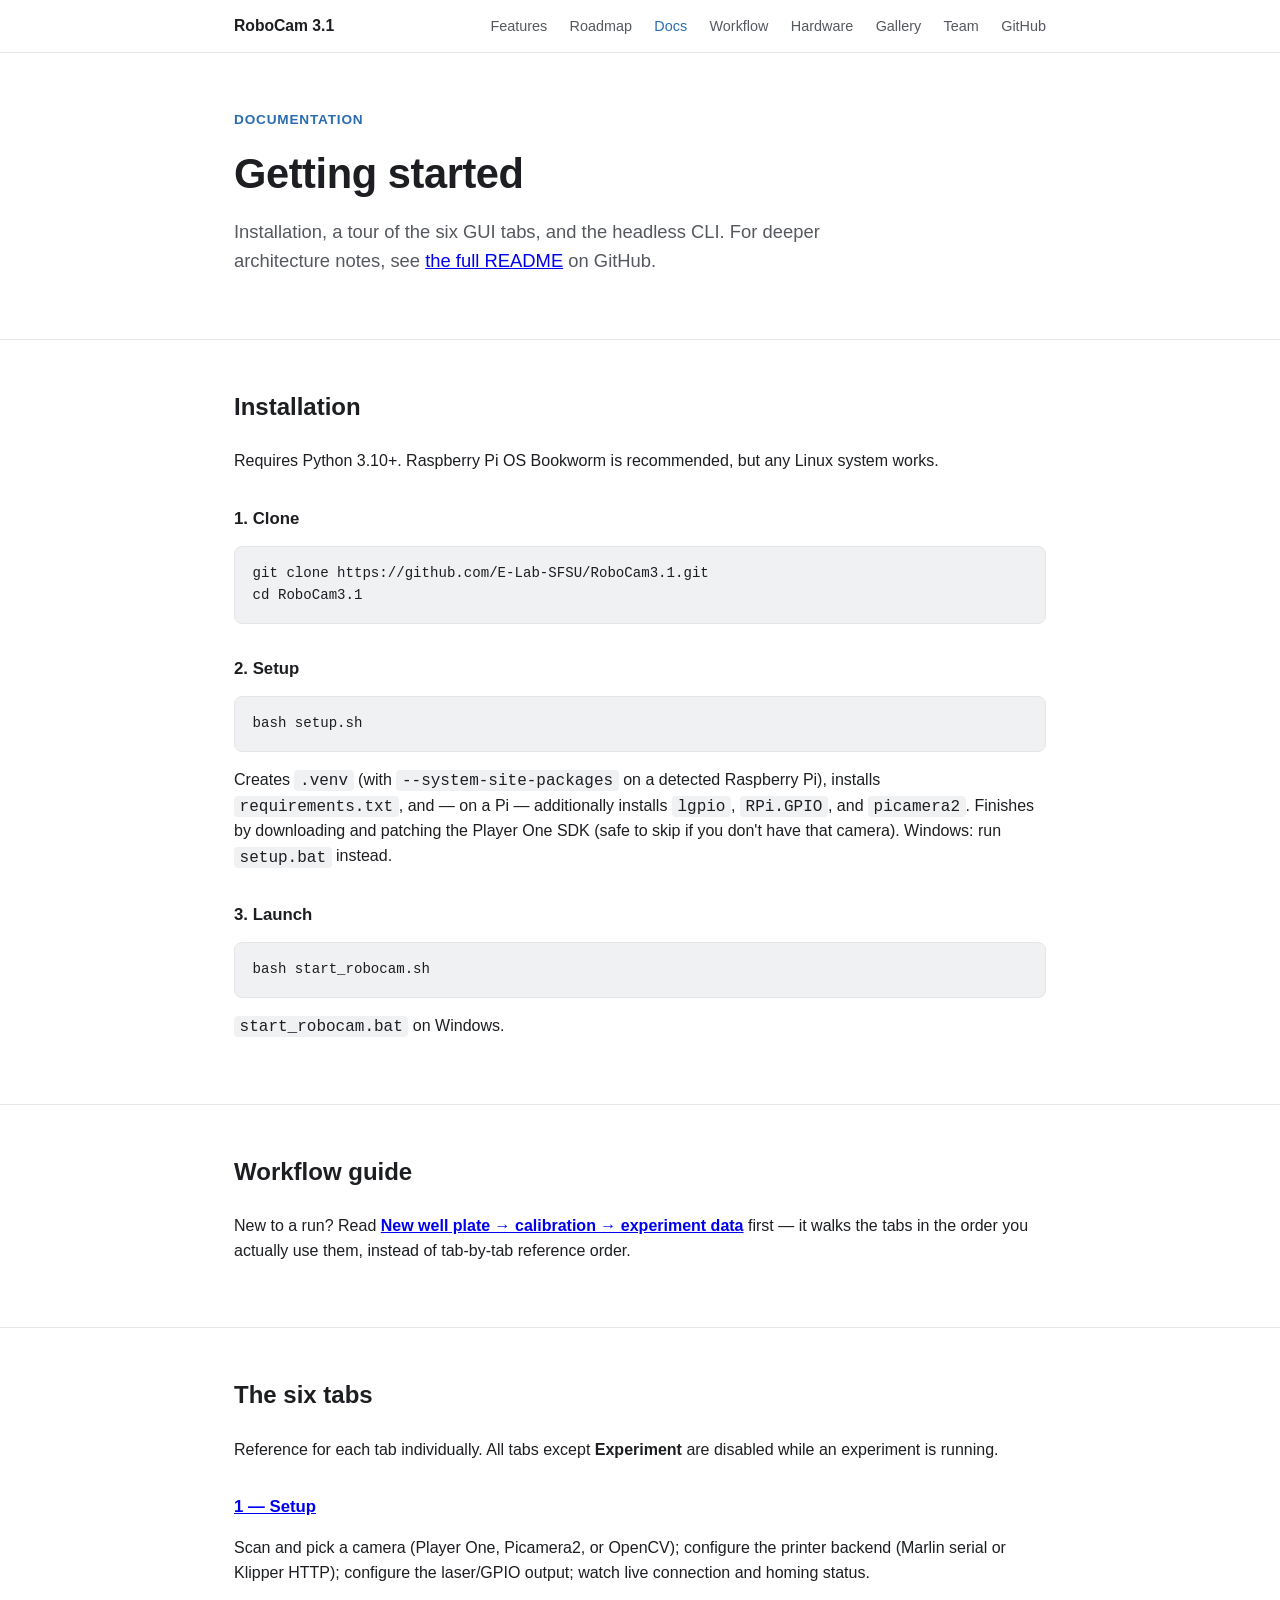
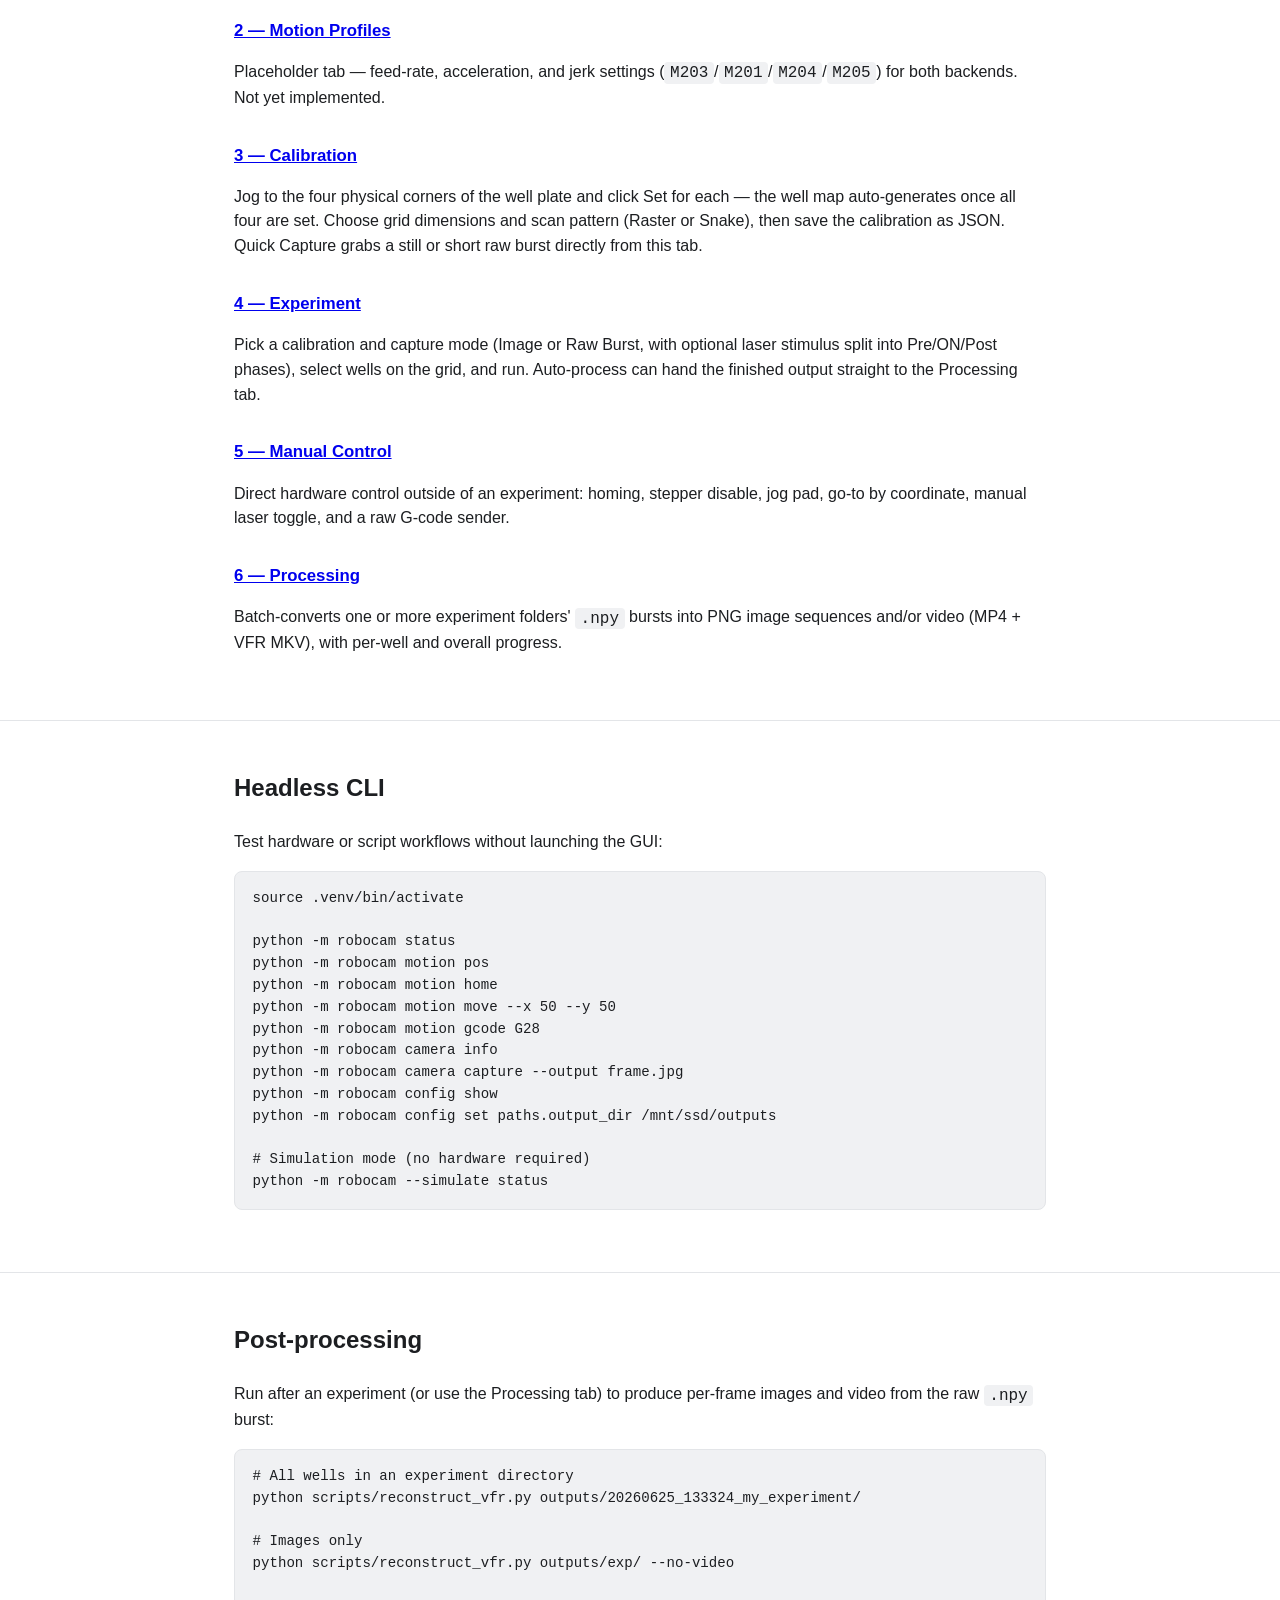
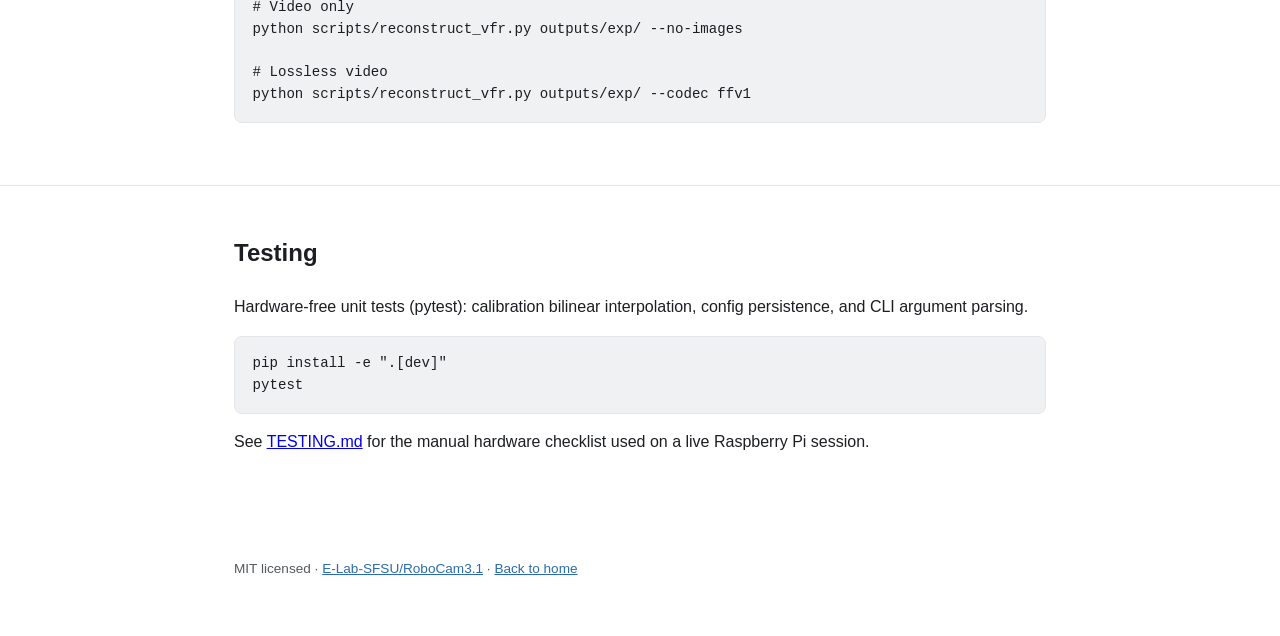
==== commit dd210505: "Add a top-level Workflow nav link on every page The new workflow guide was only reachable by scrolli" ====
--- a/docs.html
+++ b/docs.html
@@ -17,6 +17,7 @@
       <a href="index.html#features">Features</a>
       <a href="index.html#roadmap">Roadmap</a>
       <a href="docs.html" class="current">Docs</a>
+      <a href="docs/workflow.html">Workflow</a>
       <a href="hardware.html">Hardware</a>
       <a href="gallery.html">Gallery</a>
       <a href="team.html">Team</a>
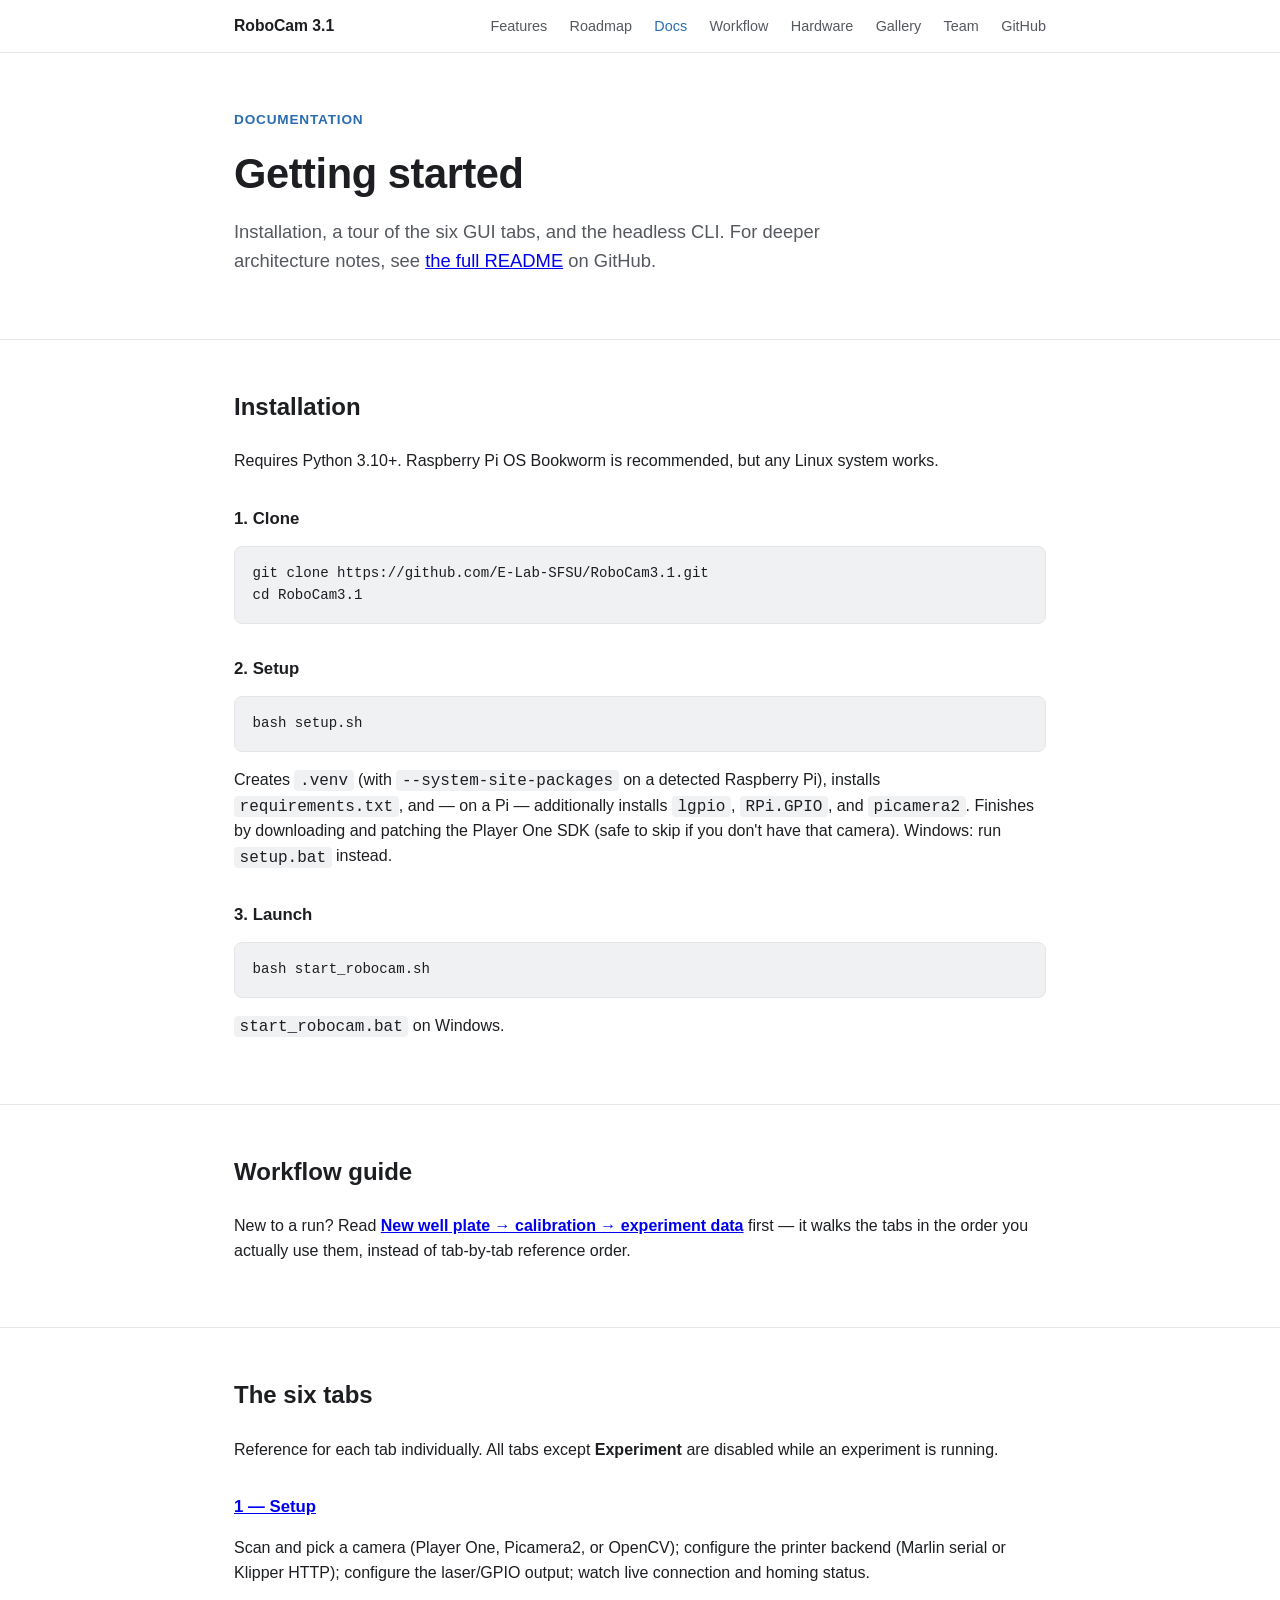
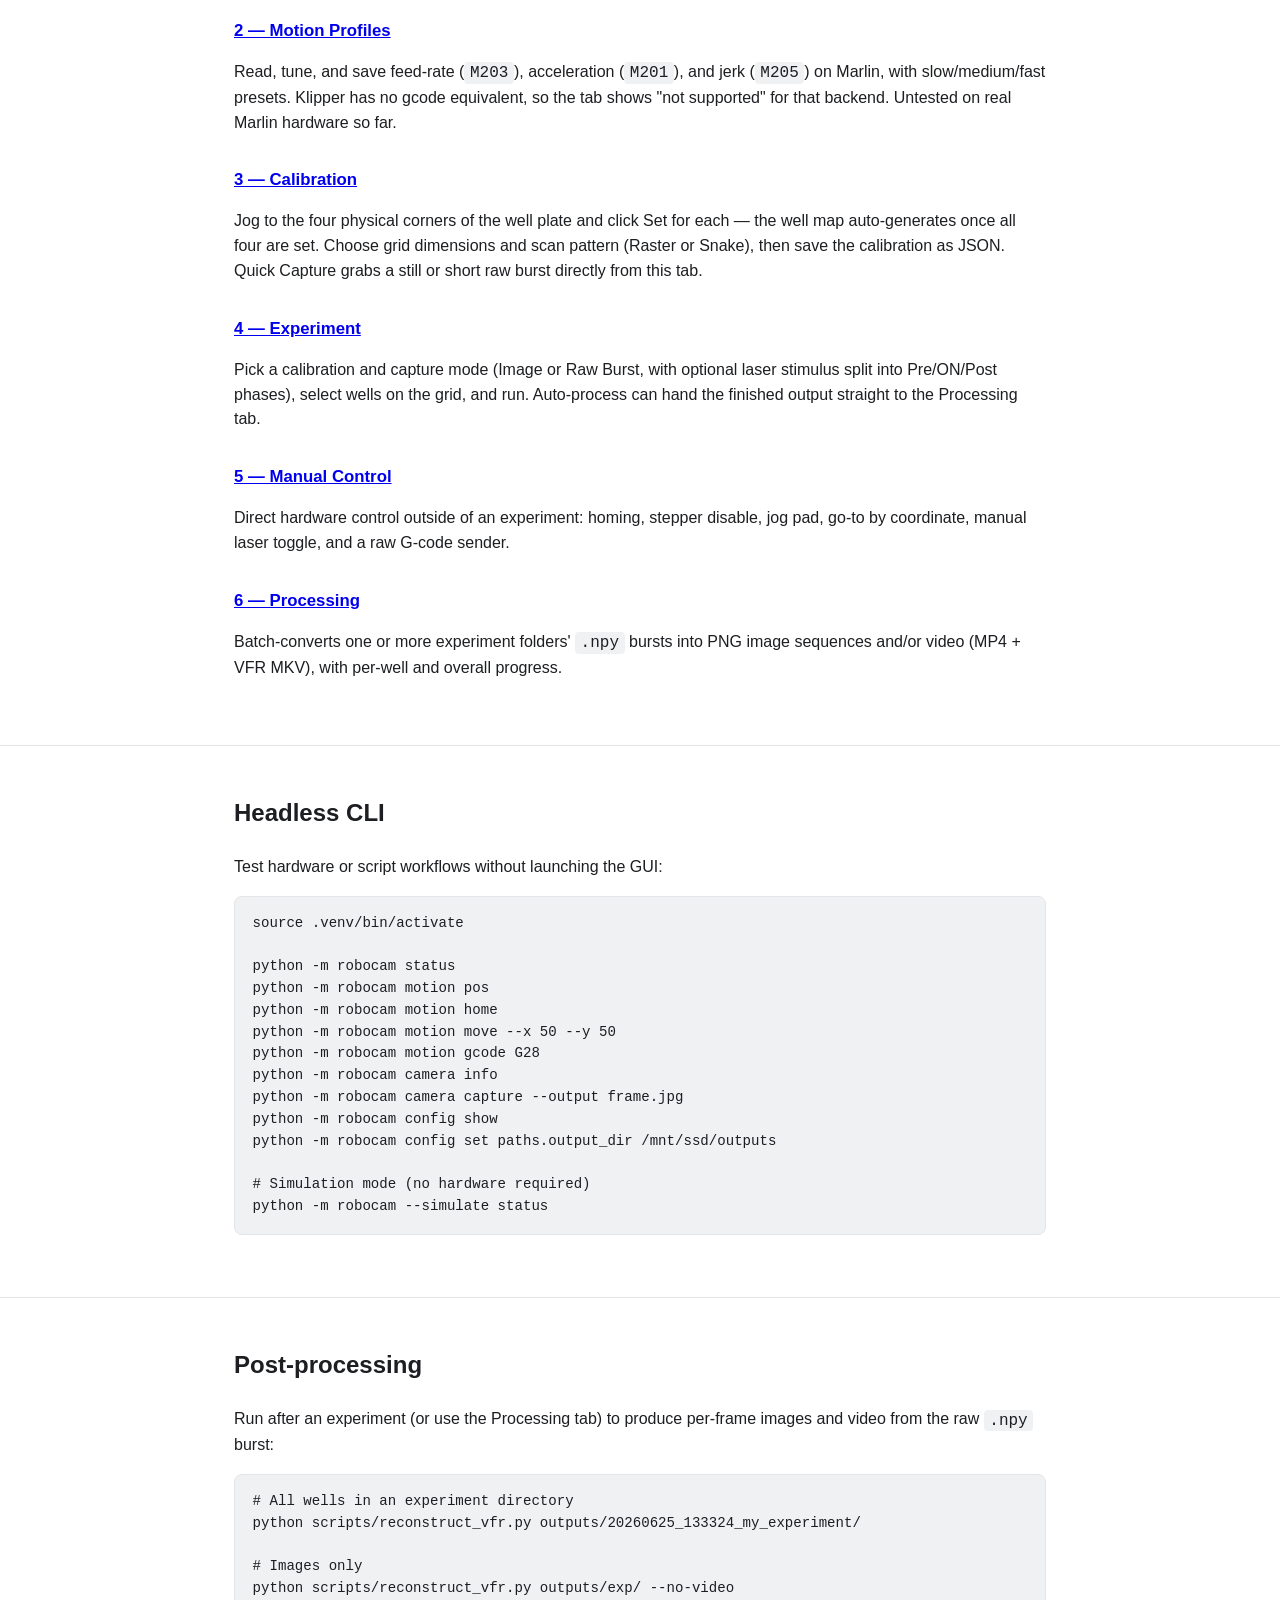
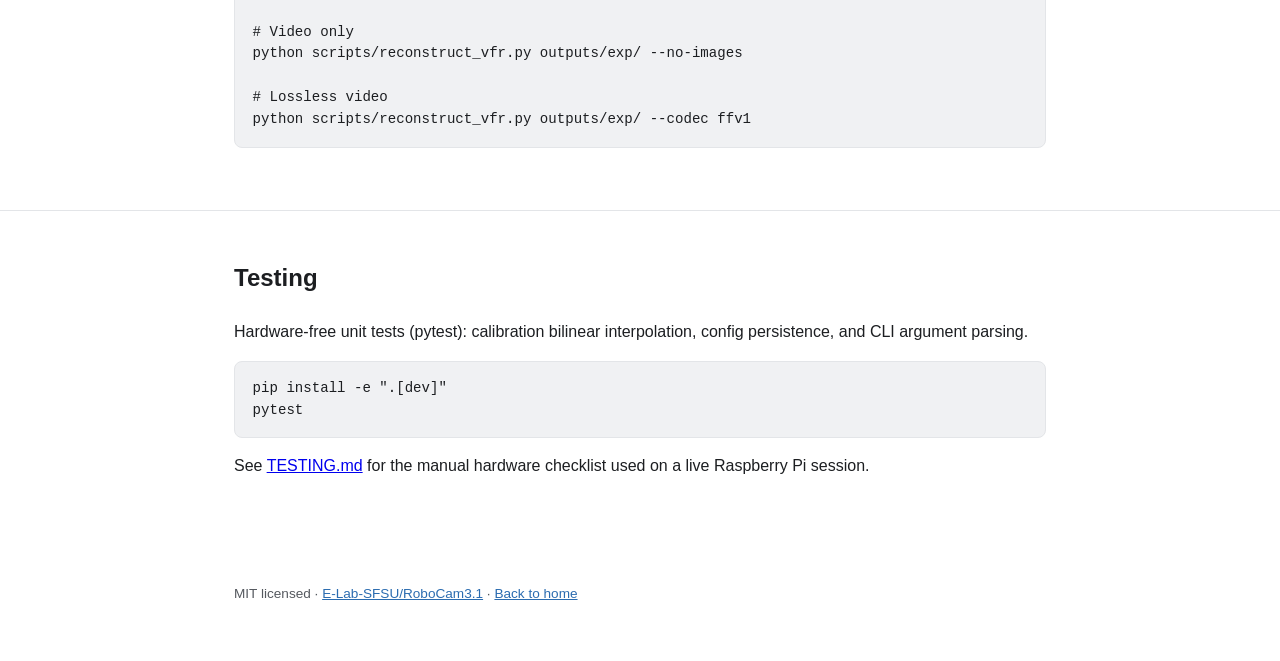
==== commit 0d720f49: "Fix Motion Profiles docs: implemented, not a placeholder The Motion Profiles tab shipped in PR #3 an" ====
--- a/docs.html
+++ b/docs.html
@@ -69,7 +69,7 @@
     <p>Scan and pick a camera (Player One, Picamera2, or OpenCV); configure the printer backend (Marlin serial or Klipper HTTP); configure the laser/GPIO output; watch live connection and homing status.</p>
 
     <h3 class="subhead"><a href="docs/motion-profiles.html">2 — Motion Profiles</a></h3>
-    <p>Placeholder tab — feed-rate, acceleration, and jerk settings (<code>M203</code>/<code>M201</code>/<code>M204</code>/<code>M205</code>) for both backends. Not yet implemented.</p>
+    <p>Read, tune, and save feed-rate (<code>M203</code>), acceleration (<code>M201</code>), and jerk (<code>M205</code>) on Marlin, with slow/medium/fast presets. Klipper has no gcode equivalent, so the tab shows "not supported" for that backend. Untested on real Marlin hardware so far.</p>
 
     <h3 class="subhead"><a href="docs/calibration.html">3 — Calibration</a></h3>
     <p>Jog to the four physical corners of the well plate and click Set for each — the well map auto-generates once all four are set. Choose grid dimensions and scan pattern (Raster or Snake), then save the calibration as JSON. Quick Capture grabs a still or short raw burst directly from this tab.</p>
